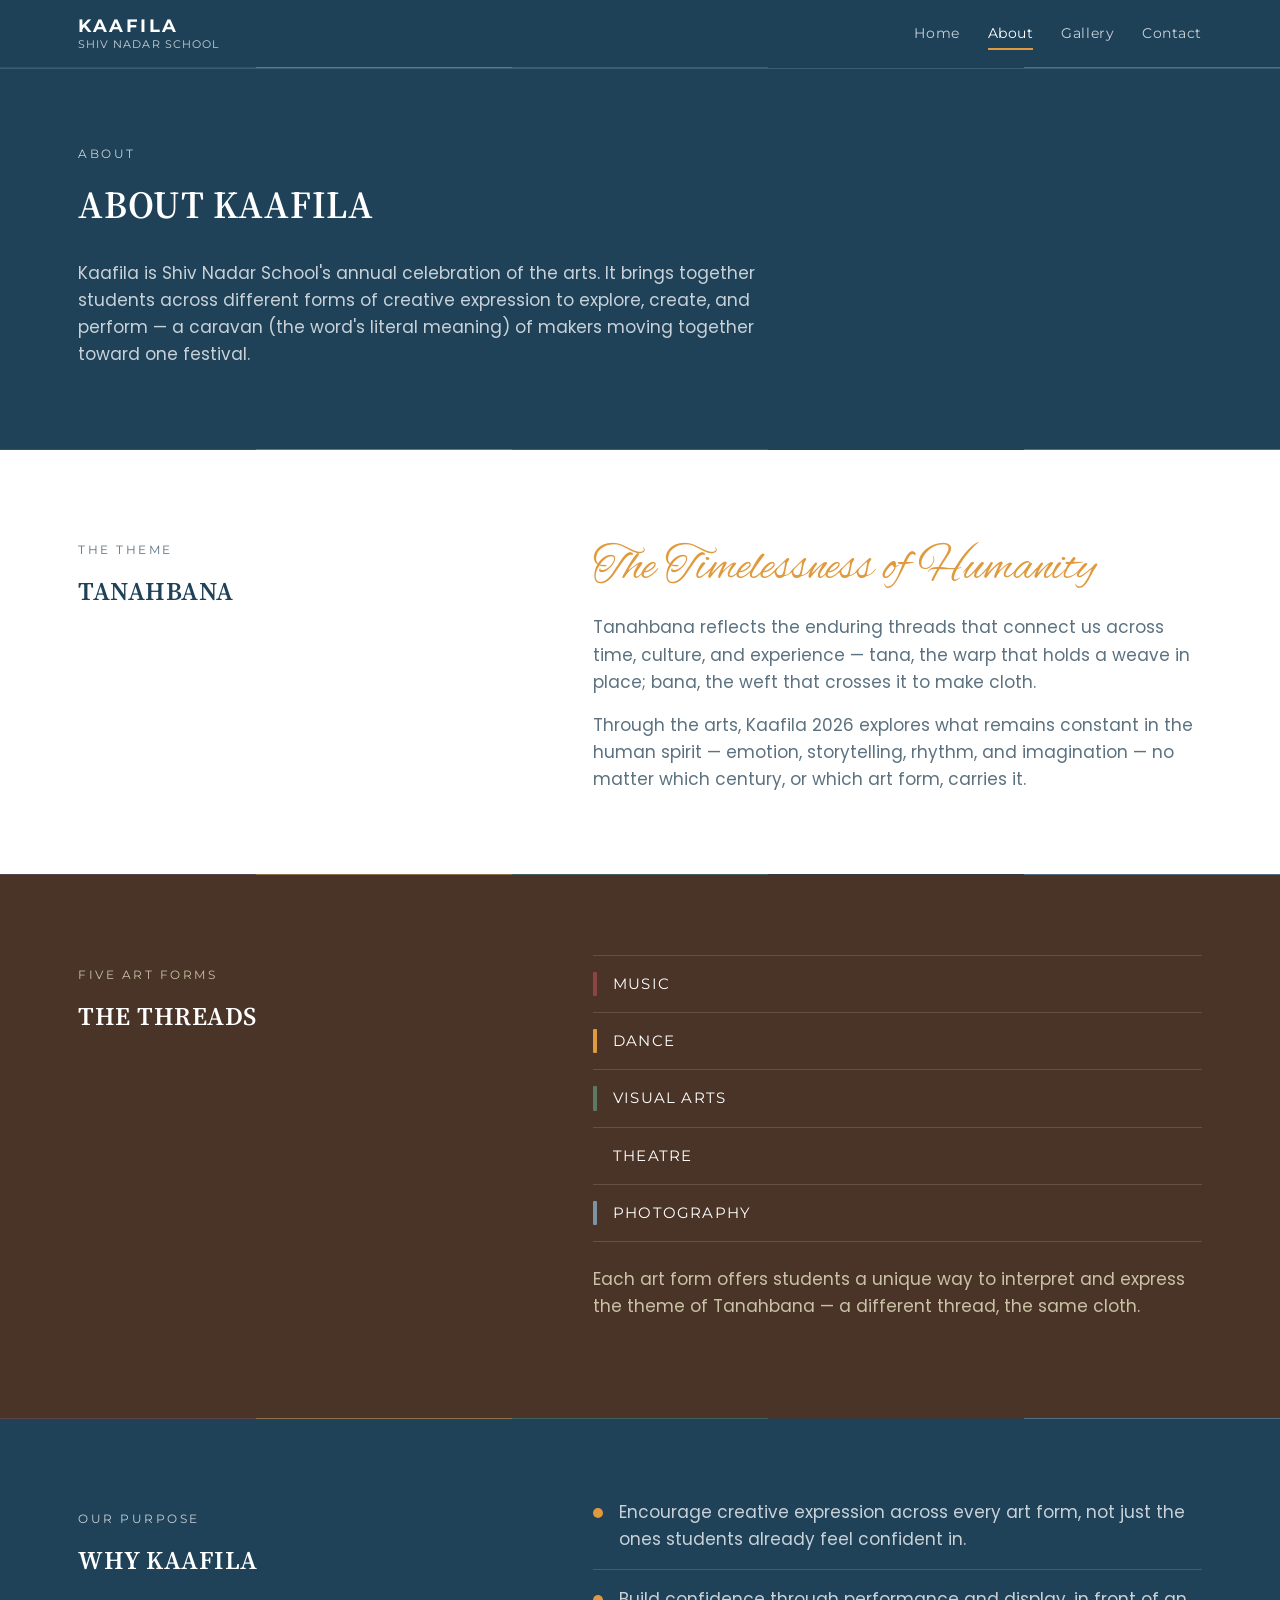
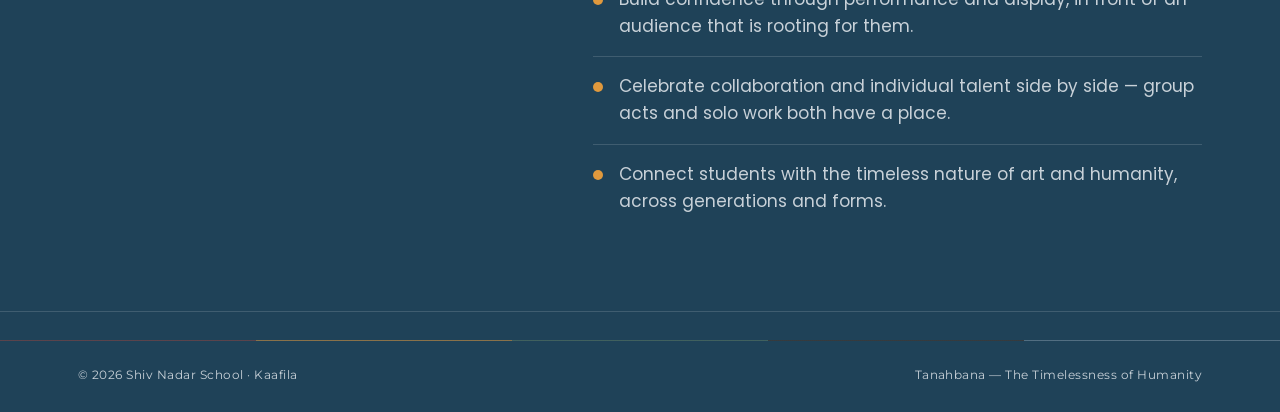
==== about.html @ 6c871692 "Initial commit - Kaafila website" ====
<!DOCTYPE html>
<html lang="en">
<head>
<meta charset="UTF-8">
<meta name="viewport" content="width=device-width, initial-scale=1.0">
<title>About | Kaafila 2026 — Shiv Nadar School</title>
<meta name="description" content="About Kaafila, Shiv Nadar School's annual arts festival — the Tanahbana theme, the five art forms, and the purpose behind the festival.">
<link rel="preconnect" href="https://fonts.googleapis.com">
<link rel="preconnect" href="https://fonts.gstatic.com" crossorigin>
<link href="https://fonts.googleapis.com/css2?family=Poppins:wght@400;500;600;700;800;900&family=Source+Serif+4:ital,wght@0,400;0,600;0,700;1,400&family=Montserrat:wght@400;500;600;700&family=Alex+Brush&display=swap" rel="stylesheet">
<link rel="stylesheet" href="css/style.css">
</head>
<body>
<a href="#main-content" class="skip-link">Skip to main content</a>

<header class="site-header">
  <div class="container nav-row">
    <a href="index.html" class="wordmark">
      <span class="name">KAAFILA</span>
      <span class="school">Shiv Nadar School</span>
    </a>
    <button class="nav-toggle" aria-label="Toggle navigation" aria-expanded="false" aria-controls="primary-nav">
      <svg width="20" height="20" viewBox="0 0 20 20" fill="none" stroke="currentColor" stroke-width="1.6" stroke-linecap="round"><line x1="2" y1="5" x2="18" y2="5"/><line x1="2" y1="10" x2="18" y2="10"/><line x1="2" y1="15" x2="18" y2="15"/></svg>
    </button>
    <nav class="nav-links" id="primary-nav" aria-label="Primary">
      <a href="index.html">Home</a>
      <a href="about.html" aria-current="page">About</a>
      <a href="gallery.html">Gallery</a>
      <a href="contact.html">Contact</a>
    </nav>
  </div>
  <div class="weft" role="presentation"></div>
</header>

<main id="main-content">
  <section class="section" data-band="navy" style="padding-top: 4rem;">
    <div class="container">
      <p class="eyebrow">About</p>
      <h1 class="section-title" style="font-size: 2.4rem;">About Kaafila</h1>
      <div class="prose" style="margin-top: 1.5rem;">
        <p>Kaafila is Shiv Nadar School's annual celebration of the arts. It brings together students across different forms of creative expression to explore, create, and perform — a caravan (the word's literal meaning) of makers moving together toward one festival.</p>
      </div>
    </div>
  </section>

  <hr class="weft">

  <section class="section" data-band="white">
    <div class="container theme-block">
      <div>
        <p class="eyebrow">The Theme</p>
        <h2 class="section-title">Tanahbana</h2>
      </div>
      <div>
        <p class="hero-theme" style="text-align: left; font-size: clamp(2rem, 4vw, 3rem); margin-top: 0;">The Timelessness of Humanity</p>
        <div class="prose">
          <p>Tanahbana reflects the enduring threads that connect us across time, culture, and experience — tana, the warp that holds a weave in place; bana, the weft that crosses it to make cloth.</p>
          <p>Through the arts, Kaafila 2026 explores what remains constant in the human spirit — emotion, storytelling, rhythm, and imagination — no matter which century, or which art form, carries it.</p>
        </div>
      </div>
    </div>
  </section>

  <hr class="weft">

  <section class="section" data-band="brown">
    <div class="container theme-block">
      <div>
        <p class="eyebrow">Five Art Forms</p>
        <h2 class="section-title">The Threads</h2>
      </div>
      <div>
        <ul class="artforms-list">
          <li><span class="swatch"></span><span class="name">Music</span></li>
          <li><span class="swatch"></span><span class="name">Dance</span></li>
          <li><span class="swatch"></span><span class="name">Visual Arts</span></li>
          <li><span class="swatch"></span><span class="name">Theatre</span></li>
          <li><span class="swatch"></span><span class="name">Photography</span></li>
        </ul>
        <p class="prose" style="margin-top: 1.5rem; color: var(--band-fg-dim);">Each art form offers students a unique way to interpret and express the theme of Tanahbana — a different thread, the same cloth.</p>
      </div>
    </div>
  </section>

  <hr class="weft">

  <section class="section" data-band="navy">
    <div class="container theme-block">
      <div>
        <p class="eyebrow">Our Purpose</p>
        <h2 class="section-title">Why Kaafila</h2>
      </div>
      <div>
        <ul class="thread-list">
          <li><span class="mark" aria-hidden="true"></span><span>Encourage creative expression across every art form, not just the ones students already feel confident in.</span></li>
          <li><span class="mark" aria-hidden="true"></span><span>Build confidence through performance and display, in front of an audience that is rooting for them.</span></li>
          <li><span class="mark" aria-hidden="true"></span><span>Celebrate collaboration and individual talent side by side — group acts and solo work both have a place.</span></li>
          <li><span class="mark" aria-hidden="true"></span><span>Connect students with the timeless nature of art and humanity, across generations and forms.</span></li>
        </ul>
      </div>
    </div>
  </section>
</main>

<footer class="site-footer">
  <div class="weft" role="presentation"></div>
  <div class="container footer-row" style="padding-top: 1.5rem;">
    <span>© 2026 Shiv Nadar School · Kaafila</span>
    <span>Tanahbana — The Timelessness of Humanity</span>
  </div>
</footer>

<script src="js/main.js"></script>
</body>
</html>
---- css/style.css ----
/* ==========================================================================
   Kaafila 2026 — Tanahbana
   The site's visual language is woven: warp (--tana, vertical, structural)
   and weft (--bana, horizontal, connective) threads recur as dividers,
   underlines and the hero signature.

   Palette balance: navy, white, and espresso brown are the three dominant
   colors — each gets real screen space via section "bands" (data-band on
   each <section>) that cycle navy → white → brown down the page, like
   woven stripes, rather than one color drowning out the other two. Brick
   red and amber stay accents. Sage green and slate blue-grey round out the
   five category colors (the brand palette only supplies 5 hues, and the
   site needs 5 distinguishable ones).

   Token architecture:
   - --ink / --ink-soft / --thread-cream / --thread-cream-dim / --line /
     --line-strong: FIXED navy-band values. Used only by the header, footer,
     skip-link and other chrome that never re-bands as you scroll — that
     chrome should look identical everywhere for wayfinding.
   - --band-*: the same roles, but re-scoped per section via [data-band].
     Everything inside <main> sections reads these instead, so a card,
     button or heading automatically re-themes for whichever band it's in.
   - --thread-*, --charcoal: category accent colors and their paired dark
     text. Global and fixed on purpose — a "Dance" tag should always read
     as amber, whatever band it happens to sit on.
   ========================================================================== */

:root {
  /* Fixed navy-band chrome colors (header, footer, skip-link, focus rings
     fall back to these outside any [data-band] scope) */
  --ink: #1f4258;
  --ink-soft: #2c5570;
  --thread-cream: #ffffff;
  --thread-cream-dim: #c8d1d8;
  --charcoal: #16212b;
  --brown: #4a3428;

  --line: rgba(255, 255, 255, 0.14);
  --line-strong: rgba(255, 255, 255, 0.28);

  /* Band-relative tokens — default to the navy band; overridden below by
     [data-band="white"] and [data-band="brown"] */
  --band-bg: var(--ink);
  --band-surface: var(--ink-soft);
  --band-fg: var(--thread-cream);
  --band-fg-dim: var(--thread-cream-dim);
  --band-line: var(--line);
  --band-line-strong: var(--line-strong);

  /* Category threads — always fixed, never band-relative */
  --thread-music: #8b4441;    /* accent: brick red */
  --thread-dance: #e0993d;    /* accent: amber */
  --thread-visual: #5c7a63;   /* sage — bridges the palette */
  --thread-theatre: #4a3428;  /* espresso brown, in its category-color role */
  --thread-photo: #7c93a3;    /* slate blue-grey — sepia's cool counterpart */

  /* Type — Poppins (main font, body + display), Source Serif 4 (headings +
     subtitles, serif contrast), Montserrat (nav/labels/UI chrome),
     Alex Brush (script accent — "Tanahbana" only, free stand-in for the
     brief's Brittany, which is a paid font not licensable for the web) */
  --font-display: "Alex Brush", "Brush Script MT", cursive;
  --font-heading: "Source Serif 4", Georgia, serif;
  --font-body: "Poppins", "Helvetica Neue", Arial, sans-serif;
  --font-ui: "Montserrat", "Helvetica Neue", Arial, sans-serif;

  --space-1: 0.5rem;
  --space-2: 1rem;
  --space-3: 1.75rem;
  --space-4: 3rem;
  --space-5: 5rem;
  --space-6: 8rem;

  --container: 1180px;
  --radius: 2px;
}

/* Band overrides — applied to <section data-band="..."> */
[data-band="white"] {
  --band-bg: #ffffff;
  --band-surface: #eef2f4;
  --band-fg: #1f4258;
  --band-fg-dim: #5c7280;
  --band-line: rgba(31, 66, 88, 0.14);
  --band-line-strong: rgba(31, 66, 88, 0.28);
}
[data-band="brown"] {
  --band-bg: var(--brown);
  --band-surface: #5d4636;
  --band-fg: #ffffff;
  --band-fg-dim: #c9c2a6;
  --band-line: rgba(255, 255, 255, 0.14);
  --band-line-strong: rgba(255, 255, 255, 0.28);
}
[data-band="navy"] {
  --band-bg: var(--ink);
  --band-surface: var(--ink-soft);
  --band-fg: var(--thread-cream);
  --band-fg-dim: var(--thread-cream-dim);
  --band-line: var(--line);
  --band-line-strong: var(--line-strong);
}

/* -------------------------------------------------------------------------
   Reset
   ------------------------------------------------------------------------- */
*, *::before, *::after { box-sizing: border-box; }
html { scroll-behavior: smooth; }
@media (prefers-reduced-motion: reduce) {
  html { scroll-behavior: auto; }
  *, *::before, *::after {
    animation-duration: 0.001ms !important;
    animation-iteration-count: 1 !important;
    transition-duration: 0.001ms !important;
    scroll-behavior: auto !important;
  }
}

body {
  margin: 0;
  background: var(--band-bg);
  color: var(--band-fg);
  font-family: var(--font-body);
  font-size: 17px;
  line-height: 1.6;
  -webkit-font-smoothing: antialiased;
}

img { max-width: 100%; display: block; }
a { color: inherit; text-decoration: none; }
button { font: inherit; cursor: pointer; }
ul { list-style: none; margin: 0; padding: 0; }
h1, h2, h3, h4 { margin: 0; font-weight: 400; }

:focus-visible {
  outline: 2px solid var(--band-fg);
  outline-offset: 3px;
}

.container {
  width: 100%;
  max-width: var(--container);
  margin-inline: auto;
  padding-inline: var(--space-3);
}

.eyebrow {
  font-family: var(--font-ui);
  font-size: 0.72rem;
  letter-spacing: 0.22em;
  text-transform: uppercase;
  color: var(--band-fg-dim);
}

.visually-hidden {
  position: absolute;
  width: 1px; height: 1px;
  overflow: hidden;
  clip: rect(0 0 0 0);
  white-space: nowrap;
}

.skip-link {
  position: absolute;
  left: -9999px;
  top: 0;
  z-index: 200;
  background: var(--thread-cream);
  color: var(--ink);
  padding: 0.75rem 1.25rem;
  font-family: var(--font-ui);
  font-size: 0.85rem;
  letter-spacing: 0.04em;
}
.skip-link:focus {
  left: var(--space-2);
  top: var(--space-2);
}

/* -------------------------------------------------------------------------
   Weft divider — the recurring horizontal-thread motif. Fixed colors on
   purpose: as a section-to-section seam marker, it should read the same
   whichever two bands it sits between.
   ------------------------------------------------------------------------- */
.weft {
  height: 1px;
  background: linear-gradient(
    90deg,
    var(--thread-music) 0 20%,
    var(--thread-dance) 20% 40%,
    var(--thread-visual) 40% 60%,
    var(--thread-theatre) 60% 80%,
    var(--thread-photo) 80% 100%
  );
  opacity: 0.55;
  border: 0;
  margin: 0;
}

/* -------------------------------------------------------------------------
   Header / nav — fixed navy chrome, never re-bands, for consistent
   wayfinding regardless of which section is scrolled behind it.
   ------------------------------------------------------------------------- */
.site-header {
  position: sticky;
  top: 0;
  z-index: 40;
  background: rgba(31, 66, 88, 0.92);
  backdrop-filter: blur(10px);
  border-bottom: 1px solid var(--line);
}

.nav-row {
  display: flex;
  align-items: center;
  justify-content: space-between;
  padding-block: var(--space-2);
}

.wordmark {
  display: flex;
  flex-direction: column;
  line-height: 1.1;
}
.wordmark .name {
  font-family: var(--font-ui);
  font-weight: 700;
  font-size: 1.15rem;
  letter-spacing: 0.14em;
}
.wordmark .school {
  font-family: var(--font-ui);
  font-size: 0.66rem;
  letter-spacing: 0.1em;
  color: var(--thread-cream-dim);
  text-transform: uppercase;
  margin-top: 0.2rem;
}

.nav-links {
  display: flex;
  gap: var(--space-3);
  font-family: var(--font-ui);
  font-size: 0.85rem;
  letter-spacing: 0.04em;
}

.nav-links a {
  position: relative;
  padding-block: 0.3rem;
  color: var(--thread-cream-dim);
  transition: color 0.2s ease;
}
.nav-links a:hover,
.nav-links a:focus-visible { color: var(--thread-cream); }
.nav-links a[aria-current="page"] { color: var(--thread-cream); }
.nav-links a[aria-current="page"]::after {
  content: "";
  position: absolute;
  left: 0; right: 0; bottom: -1px;
  height: 2px;
  background: var(--thread-dance);
}

.nav-toggle {
  display: none;
  background: none;
  border: 1px solid var(--line-strong);
  color: var(--thread-cream);
  width: 44px;
  height: 44px;
  border-radius: var(--radius);
}
.nav-toggle svg { pointer-events: none; }

@media (max-width: 780px) {
  .nav-toggle { display: inline-flex; align-items: center; justify-content: center; }
  .nav-links {
    position: absolute;
    top: 100%;
    left: 0; right: 0;
    flex-direction: column;
    gap: 0;
    background: var(--ink-soft);
    border-bottom: 1px solid var(--line);
    max-height: 0;
    overflow: hidden;
    transition: max-height 0.3s ease;
  }
  .nav-links.is-open { max-height: 320px; }
  .nav-links a {
    padding: var(--space-2) var(--space-3);
    display: block;
    border-top: 1px solid var(--line);
  }
}

/* -------------------------------------------------------------------------
   Hero + loom signature
   ------------------------------------------------------------------------- */
.hero {
  position: relative;
  overflow: hidden;
  min-height: min(88vh, 760px);
  display: flex;
  align-items: center;
  justify-content: center;
  text-align: center;
  background: var(--band-bg);
  color: var(--band-fg);
  border-bottom: 1px solid var(--band-line);
}

.loom {
  position: absolute;
  inset: 0;
  width: 100%;
  height: 100%;
}
.loom .warp {
  stroke-dasharray: 900;
  stroke-dashoffset: 900;
  animation: draw-thread 1.8s ease forwards;
  opacity: 0.55;
}
.loom .weft-line {
  stroke-dasharray: 1400;
  stroke-dashoffset: 1400;
  animation: draw-thread 1.4s ease forwards;
  animation-delay: 1.6s;
  opacity: 0.85;
}
@keyframes draw-thread {
  to { stroke-dashoffset: 0; }
}
@media (prefers-reduced-motion: reduce) {
  .loom .warp, .loom .weft-line {
    stroke-dashoffset: 0;
    animation: none;
  }
}

.hero-content {
  position: relative;
  z-index: 2;
  padding: var(--space-3);
  animation: rise 1s ease 1.9s both;
}
@media (prefers-reduced-motion: reduce) {
  .hero-content { animation: none; }
}
@keyframes rise {
  from { opacity: 0; transform: translateY(14px); }
  to { opacity: 1; transform: translateY(0); }
}

.hero-eyebrow {
  font-family: var(--font-ui);
  letter-spacing: 0.3em;
  font-size: 0.72rem;
  color: var(--band-fg-dim);
  text-transform: uppercase;
}

.hero-title {
  font-family: var(--font-body);
  font-weight: 800;
  font-size: clamp(3rem, 10vw, 7rem);
  letter-spacing: 0.02em;
  margin-block: var(--space-2);
}

.hero-theme {
  font-family: var(--font-display);
  font-style: normal;
  font-weight: 400;
  font-size: clamp(2.6rem, 7vw, 5rem);
  color: var(--thread-dance);
  margin-bottom: var(--space-1);
}

.hero-tagline {
  font-family: var(--font-body);
  font-size: clamp(1.05rem, 2vw, 1.3rem);
  color: var(--band-fg-dim);
  max-width: 36ch;
  margin: 0 auto var(--space-4);
}

/* -------------------------------------------------------------------------
   Buttons
   ------------------------------------------------------------------------- */
.btn {
  display: inline-flex;
  align-items: center;
  gap: 0.6rem;
  font-family: var(--font-ui);
  font-size: 0.82rem;
  letter-spacing: 0.12em;
  text-transform: uppercase;
  padding: 0.95rem 1.9rem;
  border: 1px solid var(--band-fg);
  color: var(--band-fg);
  background: transparent;
  border-radius: var(--radius);
  transition: background 0.25s ease, color 0.25s ease, border-color 0.25s ease;
}
.btn:hover, .btn:focus-visible {
  background: var(--band-fg);
  color: var(--band-bg);
}
.btn-solid {
  background: var(--thread-dance);
  border-color: var(--thread-dance);
  color: var(--charcoal);
}
.btn-solid:hover, .btn-solid:focus-visible {
  background: var(--band-fg);
  border-color: var(--band-fg);
  color: var(--band-bg);
}

/* -------------------------------------------------------------------------
   Sections
   ------------------------------------------------------------------------- */
.section {
  padding-block: var(--space-5);
  background: var(--band-bg);
  color: var(--band-fg);
}
.section-head {
  margin-bottom: var(--space-4);
}
.section-title {
  font-family: var(--font-heading);
  font-weight: 600;
  font-size: 1.6rem;
  letter-spacing: 0.02em;
  text-transform: uppercase;
  margin-top: var(--space-1);
}

/* Category cards ---------------------------------------------------------*/
.categories-grid {
  display: grid;
  grid-template-columns: repeat(5, 1fr);
  gap: 1px;
  background: var(--band-line);
  border: 1px solid var(--band-line);
}
@media (max-width: 900px) {
  .categories-grid { grid-template-columns: repeat(2, 1fr); }
}
@media (max-width: 520px) {
  .categories-grid { grid-template-columns: 1fr; }
}

.category-card {
  background: var(--band-bg);
  padding: var(--space-4) var(--space-2);
  display: flex;
  flex-direction: column;
  align-items: center;
  text-align: center;
  gap: var(--space-2);
  position: relative;
  transition: background 0.25s ease;
}
.category-card::before {
  content: "";
  position: absolute;
  top: 0; left: 0; right: 0;
  height: 3px;
  background: var(--thread);
}
.category-card:hover { background: var(--band-surface); }
.category-card .icon { width: 40px; height: 40px; color: var(--thread); }
.category-card .label {
  font-family: var(--font-ui);
  font-size: 0.92rem;
  letter-spacing: 0.06em;
  text-transform: uppercase;
}

.category-card[data-cat="music"]    { --thread: var(--thread-music); }
.category-card[data-cat="dance"]    { --thread: var(--thread-dance); }
.category-card[data-cat="visual"]   { --thread: var(--thread-visual); }
.category-card[data-cat="theatre"]  { --thread: var(--thread-theatre); }
.category-card[data-cat="photo"]    { --thread: var(--thread-photo); }

/* Theme / about copy blocks ----------------------------------------------*/
.prose {
  max-width: 62ch;
}
.prose p { margin: 0 0 var(--space-2); color: var(--band-fg-dim); }
.prose p:last-child { margin-bottom: 0; }

.theme-block {
  display: grid;
  grid-template-columns: 1fr 1.4fr;
  gap: var(--space-5);
  align-items: start;
}
@media (max-width: 780px) {
  .theme-block { grid-template-columns: 1fr; gap: var(--space-3); }
}

/* Purpose / list blocks ----------------------------------------------------*/
.thread-list { display: grid; gap: var(--space-2); }
.thread-list li {
  display: flex;
  align-items: baseline;
  gap: var(--space-2);
  padding-bottom: var(--space-2);
  border-bottom: 1px solid var(--band-line);
  color: var(--band-fg-dim);
}
.thread-list li:last-child { border-bottom: 0; }
.thread-list .mark {
  width: 10px; height: 10px;
  border-radius: 50%;
  flex: none;
  background: var(--thread-dance);
}

.artforms-list {
  display: grid;
  gap: 0;
}
.artforms-list li {
  display: grid;
  grid-template-columns: 4px 1fr;
  gap: var(--space-2);
  padding: var(--space-2) 0;
  border-bottom: 1px solid var(--band-line);
}
.artforms-list li:first-child { border-top: 1px solid var(--band-line); }
.artforms-list .swatch { background: var(--c); border-radius: 1px; }
.artforms-list .name {
  font-family: var(--font-ui);
  text-transform: uppercase;
  letter-spacing: 0.08em;
  font-size: 0.95rem;
}
.artforms-list li:nth-child(1) .swatch { --c: var(--thread-music); }
.artforms-list li:nth-child(2) .swatch { --c: var(--thread-dance); }
.artforms-list li:nth-child(3) .swatch { --c: var(--thread-visual); }
.artforms-list li:nth-child(4) .swatch { --c: var(--thread-theatre); }
.artforms-list li:nth-child(5) .swatch { --c: var(--thread-photo); }

/* -------------------------------------------------------------------------
   Filters (gallery)
   ------------------------------------------------------------------------- */
.filters {
  display: flex;
  flex-wrap: wrap;
  gap: 0.6rem;
  margin-bottom: var(--space-4);
}
.filter-btn {
  display: inline-flex;
  align-items: center;
  min-height: 44px;
  font-family: var(--font-ui);
  font-size: 0.78rem;
  letter-spacing: 0.08em;
  text-transform: uppercase;
  padding: 0.55rem 1.1rem;
  border: 1px solid var(--band-line-strong);
  background: transparent;
  color: var(--band-fg-dim);
  border-radius: var(--radius);
  transition: all 0.2s ease;
}
.filter-btn:hover { color: var(--band-fg); border-color: var(--band-fg-dim); }
.filter-btn.is-active {
  background: var(--band-fg);
  color: var(--band-bg);
  border-color: var(--band-fg);
}

/* Schedule-page relics — kept for the shared .tag/.event-row/.event-btn
   component vocabulary in case a date-ordered listing view returns; not
   currently rendered anywhere. ------------------------------------------*/
.schedule-day {
  margin-bottom: var(--space-4);
}
.schedule-day-head {
  display: flex;
  align-items: baseline;
  gap: var(--space-2);
  margin-bottom: var(--space-2);
  font-family: var(--font-display);
  font-style: italic;
  font-size: 1.6rem;
  color: var(--thread-dance);
}
.schedule-day-head .weft { flex: 1; }

.event-row {
  display: grid;
  grid-template-columns: 1fr auto;
  gap: var(--space-2);
  align-items: center;
  padding: var(--space-2) 0;
  border-bottom: 1px solid var(--band-line);
}
.event-row:first-of-type { border-top: 1px solid var(--band-line); }

.event-btn {
  display: inline-flex;
  align-items: center;
  min-height: 44px;
  background: none;
  border: none;
  text-align: left;
  color: var(--band-fg);
  font-family: var(--font-body);
  font-size: 1.05rem;
  padding: 0.2rem 0;
  border-bottom: 1px dashed transparent;
}
.event-btn:hover, .event-btn:focus-visible {
  border-bottom-color: var(--band-fg-dim);
}

.tag {
  font-family: var(--font-ui);
  font-size: 0.68rem;
  letter-spacing: 0.08em;
  text-transform: uppercase;
  padding: 0.3rem 0.6rem;
  border-radius: var(--radius);
  white-space: nowrap;
  color: var(--charcoal);
  background: var(--thread);
}
.tag[data-cat="music"]   { --thread: var(--thread-music); color: var(--thread-cream); }
.tag[data-cat="dance"]   { --thread: var(--thread-dance); }
.tag[data-cat="visual"]  { --thread: var(--thread-visual); color: var(--thread-cream); }
.tag[data-cat="theatre"] { --thread: var(--thread-theatre); color: var(--thread-cream); }
.tag[data-cat="photo"]   { --thread: var(--thread-photo); }

.schedule-note {
  font-family: var(--font-ui);
  font-size: 0.82rem;
  color: var(--band-fg-dim);
  padding-top: var(--space-3);
}

/* -------------------------------------------------------------------------
   Category page: poster grid
   ------------------------------------------------------------------------- */
.category-hero {
  padding-top: 4rem;
  padding-bottom: 1rem;
}
.category-hero .section-title {
  font-size: clamp(2rem, 5vw, 2.8rem);
  color: var(--thread-current, var(--band-fg));
}
.category-hero .tagline {
  color: var(--band-fg-dim);
  margin-top: 0.5rem;
}

.poster-grid {
  display: grid;
  grid-template-columns: repeat(2, 1fr);
  gap: var(--space-3);
}
@media (max-width: 640px) {
  .poster-grid { grid-template-columns: 1fr; }
}

.poster-card {
  display: block;
  border: 1px solid var(--band-line);
  background: var(--band-surface);
  transition: border-color 0.2s ease, transform 0.2s ease;
}
.poster-card:hover,
.poster-card:focus-visible {
  border-color: var(--thread-current, var(--band-fg-dim));
  transform: translateY(-2px);
}

.poster-art {
  display: block;
  aspect-ratio: 4 / 3;
  overflow: hidden;
}
.poster-art svg { width: 100%; height: 100%; display: block; }

.poster-info {
  padding: var(--space-2);
  border-top: 1px solid var(--band-line);
}
.poster-title {
  display: block;
  font-family: var(--font-body);
  font-weight: 600;
  font-size: 1rem;
  letter-spacing: 0.01em;
  color: var(--band-fg);
}
.poster-subtitle {
  display: block;
  font-family: var(--font-heading);
  font-style: italic;
  font-size: 0.9rem;
  color: var(--band-fg-dim);
  margin-top: 0.2rem;
}

/* -------------------------------------------------------------------------
   Event detail page
   ------------------------------------------------------------------------- */
.back-link {
  display: inline-flex;
  align-items: center;
  gap: 0.4rem;
  font-family: var(--font-ui);
  font-size: 0.8rem;
  letter-spacing: 0.04em;
  color: var(--band-fg-dim);
  margin-bottom: var(--space-3);
}
.back-link:hover, .back-link:focus-visible { color: var(--band-fg); }

.event-subtitle {
  font-family: var(--font-heading);
  font-style: italic;
  color: var(--band-fg-dim);
  font-size: 1.15rem;
  margin-top: 0.3rem;
}

.event-poster-full {
  margin-top: var(--space-3);
  aspect-ratio: 16 / 8;
  overflow: hidden;
  border: 1px solid var(--band-line);
}
.event-poster-full svg { width: 100%; height: 100%; display: block; }

.event-meta {
  display: flex;
  align-items: center;
  gap: var(--space-2);
  margin-top: var(--space-3);
  font-family: var(--font-ui);
  font-size: 0.85rem;
  color: var(--band-fg-dim);
}
.event-meta strong { color: var(--band-fg); font-weight: 700; }

.event-description {
  max-width: 62ch;
  margin-top: var(--space-2);
  color: var(--band-fg-dim);
}

.pdf-grid {
  display: grid;
  grid-template-columns: repeat(2, 1fr);
  gap: var(--space-2);
  margin-top: var(--space-4);
}
@media (max-width: 640px) {
  .pdf-grid { grid-template-columns: 1fr; }
}

.pdf-btn {
  display: flex;
  align-items: center;
  gap: 0.7rem;
  padding: var(--space-2);
  border: 1px solid var(--band-line-strong);
  font-family: var(--font-ui);
  font-size: 0.85rem;
  letter-spacing: 0.02em;
  color: var(--band-fg);
  transition: border-color 0.2s ease, background 0.2s ease;
}
.pdf-btn:hover, .pdf-btn:focus-visible {
  border-color: var(--thread-dance);
  background: var(--band-surface);
}
.pdf-btn svg { flex: none; width: 22px; height: 22px; color: var(--thread-dance); }
.pdf-btn[aria-disabled="true"] {
  color: var(--band-fg-dim);
  border-style: dashed;
  cursor: not-allowed;
  pointer-events: none;
}
.pdf-btn[aria-disabled="true"] svg { color: var(--band-fg-dim); }
.pdf-btn .pdf-label { display: flex; flex-direction: column; gap: 0.1rem; }
.pdf-btn .pdf-status { font-size: 0.72rem; text-transform: uppercase; letter-spacing: 0.06em; }

.event-not-found {
  padding: var(--space-5) 0;
  text-align: center;
  color: var(--band-fg-dim);
}

/* -------------------------------------------------------------------------
   Gallery
   ------------------------------------------------------------------------- */
.gallery-grid {
  display: grid;
  grid-template-columns: repeat(4, 1fr);
  gap: var(--space-1);
}
@media (max-width: 900px) { .gallery-grid { grid-template-columns: repeat(3, 1fr); } }
@media (max-width: 640px) { .gallery-grid { grid-template-columns: repeat(2, 1fr); } }

.gallery-tile {
  aspect-ratio: 4 / 5;
  position: relative;
  overflow: hidden;
  background: var(--band-surface);
  transition: opacity 0.25s ease, transform 0.3s ease;
}
.gallery-tile.is-hidden { display: none; }
.gallery-tile svg { width: 100%; height: 100%; }
.gallery-tile .cap {
  position: absolute;
  left: 0; right: 0; bottom: 0;
  padding: var(--space-1) var(--space-2);
  font-family: var(--font-ui);
  font-size: 0.68rem;
  letter-spacing: 0.08em;
  text-transform: uppercase;
  background: linear-gradient(0deg, rgba(0,0,0,0.55), transparent);
  color: #fff; /* fixed: sits on its own dark image-legibility gradient, independent of band */
}

/* -------------------------------------------------------------------------
   Contact
   ------------------------------------------------------------------------- */
.contact-grid {
  display: grid;
  grid-template-columns: 0.9fr 1.1fr;
  gap: var(--space-5);
}
@media (max-width: 860px) {
  .contact-grid { grid-template-columns: 1fr; gap: var(--space-4); }
}

.contact-detail {
  display: grid;
  gap: var(--space-1);
  padding: var(--space-2) 0;
  border-bottom: 1px solid var(--band-line);
}
.contact-detail:first-child { border-top: 1px solid var(--band-line); }
.contact-detail dt {
  font-family: var(--font-ui);
  font-size: 0.68rem;
  letter-spacing: 0.12em;
  text-transform: uppercase;
  color: var(--band-fg-dim);
}
.contact-detail dd {
  margin: 0;
  font-size: 1.1rem;
}

.form-field {
  display: grid;
  gap: 0.5rem;
  margin-bottom: var(--space-3);
}
.form-field label {
  font-family: var(--font-ui);
  font-size: 0.72rem;
  letter-spacing: 0.1em;
  text-transform: uppercase;
  color: var(--band-fg-dim);
}
.form-field input,
.form-field textarea {
  background: transparent;
  border: 1px solid var(--band-line-strong);
  color: var(--band-fg);
  font-family: var(--font-body);
  font-size: 1rem;
  padding: 0.8rem 0.9rem;
  border-radius: var(--radius);
  resize: vertical;
}
.form-field input:focus,
.form-field textarea:focus {
  border-color: var(--thread-dance);
  outline: none;
}
.form-note {
  font-family: var(--font-ui);
  font-size: 0.76rem;
  color: var(--band-fg-dim);
  margin-top: var(--space-2);
}
.form-status {
  font-family: var(--font-ui);
  font-size: 0.85rem;
  padding: var(--space-2);
  border: 1px solid var(--thread-visual);
  color: var(--band-fg);
  margin-top: var(--space-3);
}
.form-status[hidden] { display: none; }

/* -------------------------------------------------------------------------
   Footer — fixed navy chrome, matches header
   ------------------------------------------------------------------------- */
.site-footer {
  background: var(--ink);
  border-top: 1px solid var(--line);
  padding-block: var(--space-3);
}
.footer-row {
  display: flex;
  justify-content: space-between;
  align-items: center;
  flex-wrap: wrap;
  gap: var(--space-2);
  font-family: var(--font-ui);
  font-size: 0.76rem;
  color: var(--thread-cream-dim);
  letter-spacing: 0.04em;
}

/* -------------------------------------------------------------------------
   Read more expandable (home)
   ------------------------------------------------------------------------- */
.read-more-panel {
  overflow: hidden;
  max-height: 0;
  transition: max-height 0.4s ease;
}
.read-more-panel.is-open { max-height: 600px; }

/* -------------------------------------------------------------------------
   Scroll reveal — progressive enhancement only. JS adds .reveal-pending
   (never present without JS), so content is fully visible with no script,
   no CSS, or a reduced-motion preference. Grid children get a staggered
   transition-delay set inline by initScrollReveal().
   ------------------------------------------------------------------------- */
.reveal-pending {
  opacity: 0;
  transform: translateY(14px);
  transition: opacity 0.4s ease-out, transform 0.4s ease-out;
}
.reveal-pending.reveal-visible {
  opacity: 1;
  transform: translateY(0);
}
@media (prefers-reduced-motion: reduce) {
  .reveal-pending {
    opacity: 1;
    transform: none;
    transition: none;
  }
}
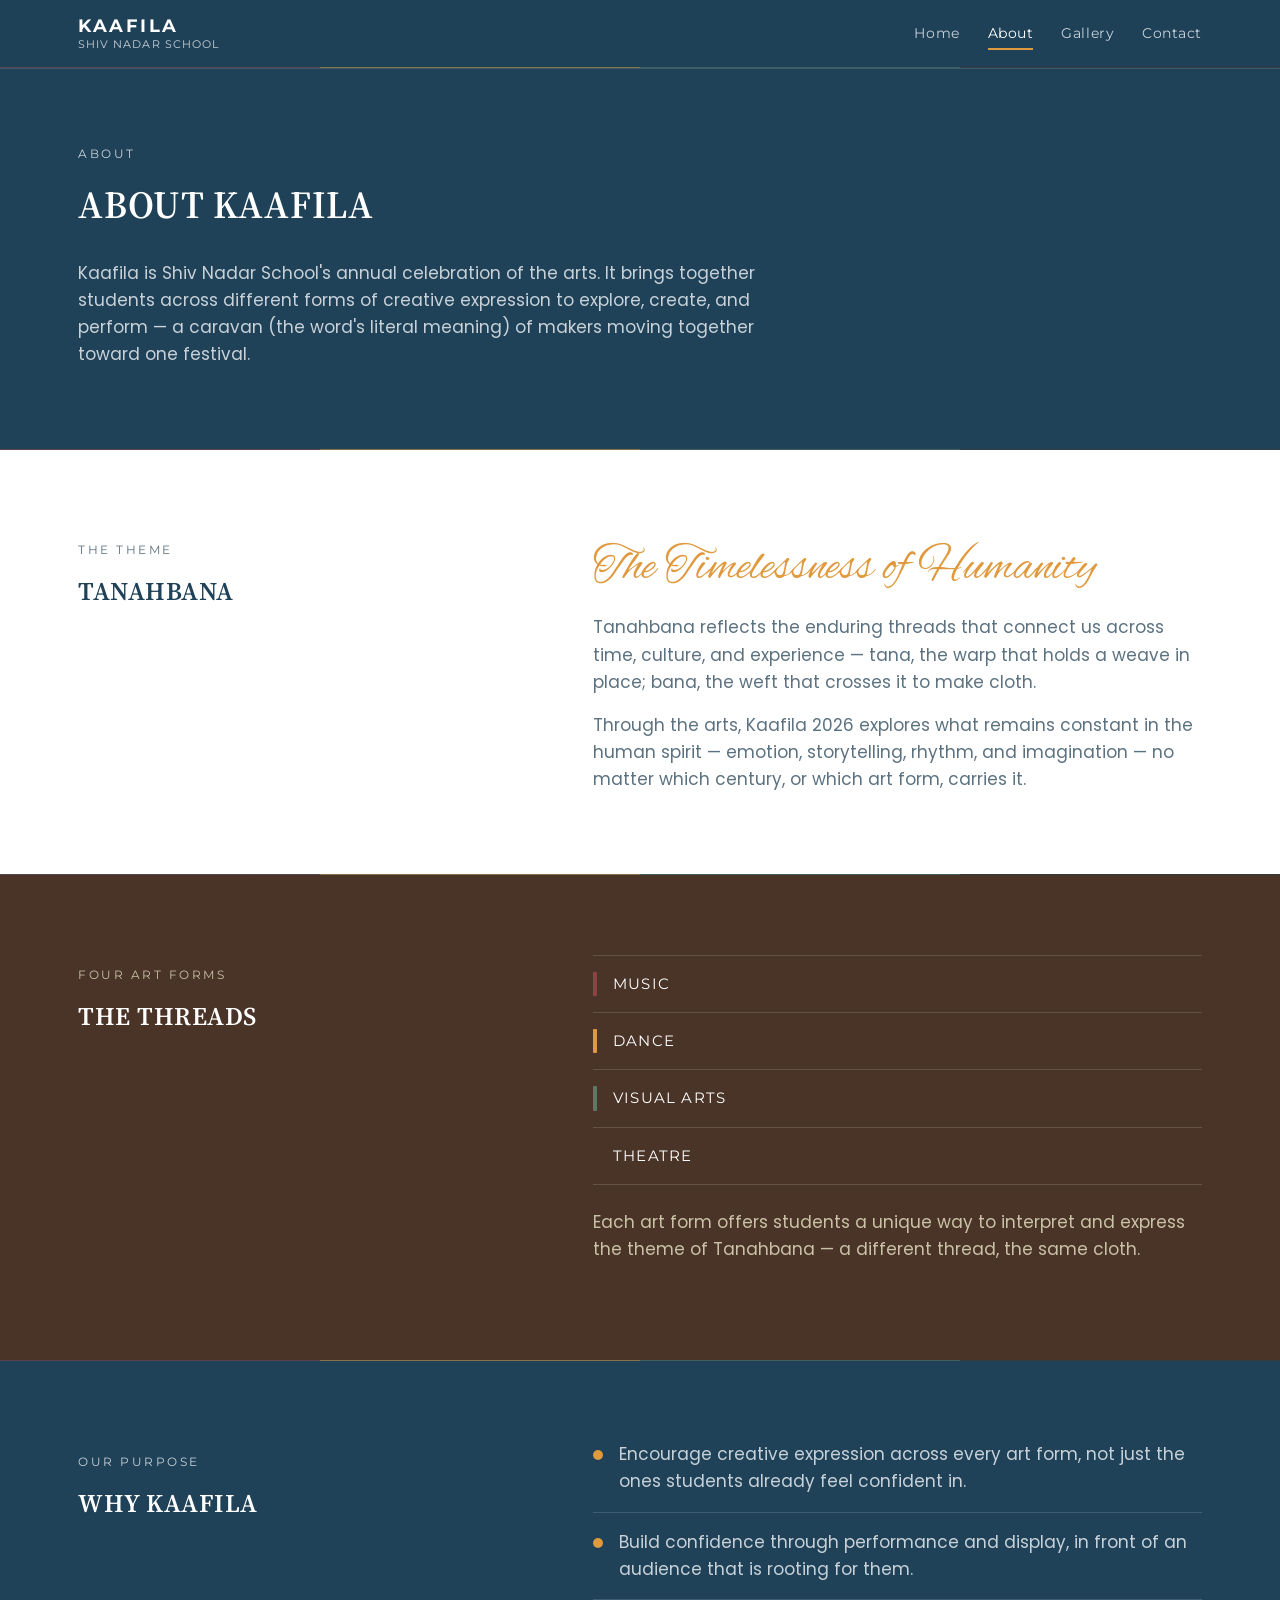
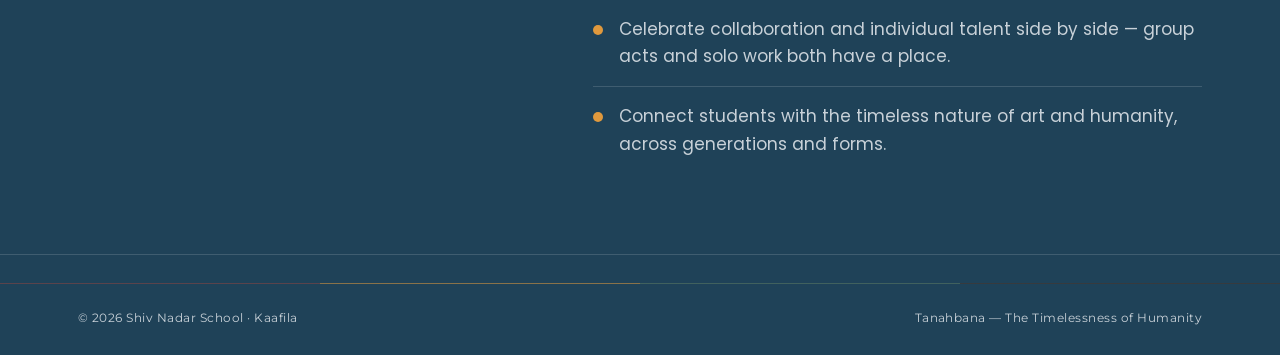
==== commit a665bc55: "Remove Photography category from site Drops the Photography category page, nav card, gallery filter," ====
--- a/about.html
+++ b/about.html
@@ -4,7 +4,7 @@
 <meta charset="UTF-8">
 <meta name="viewport" content="width=device-width, initial-scale=1.0">
 <title>About | Kaafila 2026 — Shiv Nadar School</title>
-<meta name="description" content="About Kaafila, Shiv Nadar School's annual arts festival — the Tanahbana theme, the five art forms, and the purpose behind the festival.">
+<meta name="description" content="About Kaafila, Shiv Nadar School's annual arts festival — the Tanahbana theme, the four art forms, and the purpose behind the festival.">
 <link rel="preconnect" href="https://fonts.googleapis.com">
 <link rel="preconnect" href="https://fonts.gstatic.com" crossorigin>
 <link href="https://fonts.googleapis.com/css2?family=Poppins:wght@400;500;600;700;800;900&family=Source+Serif+4:ital,wght@0,400;0,600;0,700;1,400&family=Montserrat:wght@400;500;600;700&family=Alex+Brush&display=swap" rel="stylesheet">
@@ -66,7 +66,7 @@
   <section class="section" data-band="brown">
     <div class="container theme-block">
       <div>
-        <p class="eyebrow">Five Art Forms</p>
+        <p class="eyebrow">Four Art Forms</p>
         <h2 class="section-title">The Threads</h2>
       </div>
       <div>
@@ -75,7 +75,6 @@
           <li><span class="swatch"></span><span class="name">Dance</span></li>
           <li><span class="swatch"></span><span class="name">Visual Arts</span></li>
           <li><span class="swatch"></span><span class="name">Theatre</span></li>
-          <li><span class="swatch"></span><span class="name">Photography</span></li>
         </ul>
         <p class="prose" style="margin-top: 1.5rem; color: var(--band-fg-dim);">Each art form offers students a unique way to interpret and express the theme of Tanahbana — a different thread, the same cloth.</p>
       </div>
--- a/css/style.css
+++ b/css/style.css
@@ -52,7 +52,6 @@
   --thread-dance: #e0993d;    /* accent: amber */
   --thread-visual: #5c7a63;   /* sage — bridges the palette */
   --thread-theatre: #4a3428;  /* espresso brown, in its category-color role */
-  --thread-photo: #7c93a3;    /* slate blue-grey — sepia's cool counterpart */
 
   /* Type — Poppins (main font, body + display), Source Serif 4 (headings +
      subtitles, serif contrast), Montserrat (nav/labels/UI chrome),
@@ -185,11 +184,10 @@
   height: 1px;
   background: linear-gradient(
     90deg,
-    var(--thread-music) 0 20%,
-    var(--thread-dance) 20% 40%,
-    var(--thread-visual) 40% 60%,
-    var(--thread-theatre) 60% 80%,
-    var(--thread-photo) 80% 100%
+    var(--thread-music) 0 25%,
+    var(--thread-dance) 25% 50%,
+    var(--thread-visual) 50% 75%,
+    var(--thread-theatre) 75% 100%
   );
   opacity: 0.55;
   border: 0;
@@ -442,7 +440,7 @@
 /* Category cards ---------------------------------------------------------*/
 .categories-grid {
   display: grid;
-  grid-template-columns: repeat(5, 1fr);
+  grid-template-columns: repeat(4, 1fr);
   gap: 1px;
   background: var(--band-line);
   border: 1px solid var(--band-line);
@@ -485,7 +483,6 @@
 .category-card[data-cat="dance"]    { --thread: var(--thread-dance); }
 .category-card[data-cat="visual"]   { --thread: var(--thread-visual); }
 .category-card[data-cat="theatre"]  { --thread: var(--thread-theatre); }
-.category-card[data-cat="photo"]    { --thread: var(--thread-photo); }
 
 /* Theme / about copy blocks ----------------------------------------------*/
 .prose {
@@ -545,7 +542,6 @@
 .artforms-list li:nth-child(2) .swatch { --c: var(--thread-dance); }
 .artforms-list li:nth-child(3) .swatch { --c: var(--thread-visual); }
 .artforms-list li:nth-child(4) .swatch { --c: var(--thread-theatre); }
-.artforms-list li:nth-child(5) .swatch { --c: var(--thread-photo); }
 
 /* -------------------------------------------------------------------------
    Filters (gallery)
@@ -638,7 +634,6 @@
 .tag[data-cat="dance"]   { --thread: var(--thread-dance); }
 .tag[data-cat="visual"]  { --thread: var(--thread-visual); color: var(--thread-cream); }
 .tag[data-cat="theatre"] { --thread: var(--thread-theatre); color: var(--thread-cream); }
-.tag[data-cat="photo"]   { --thread: var(--thread-photo); }
 
 .schedule-note {
   font-family: var(--font-ui);
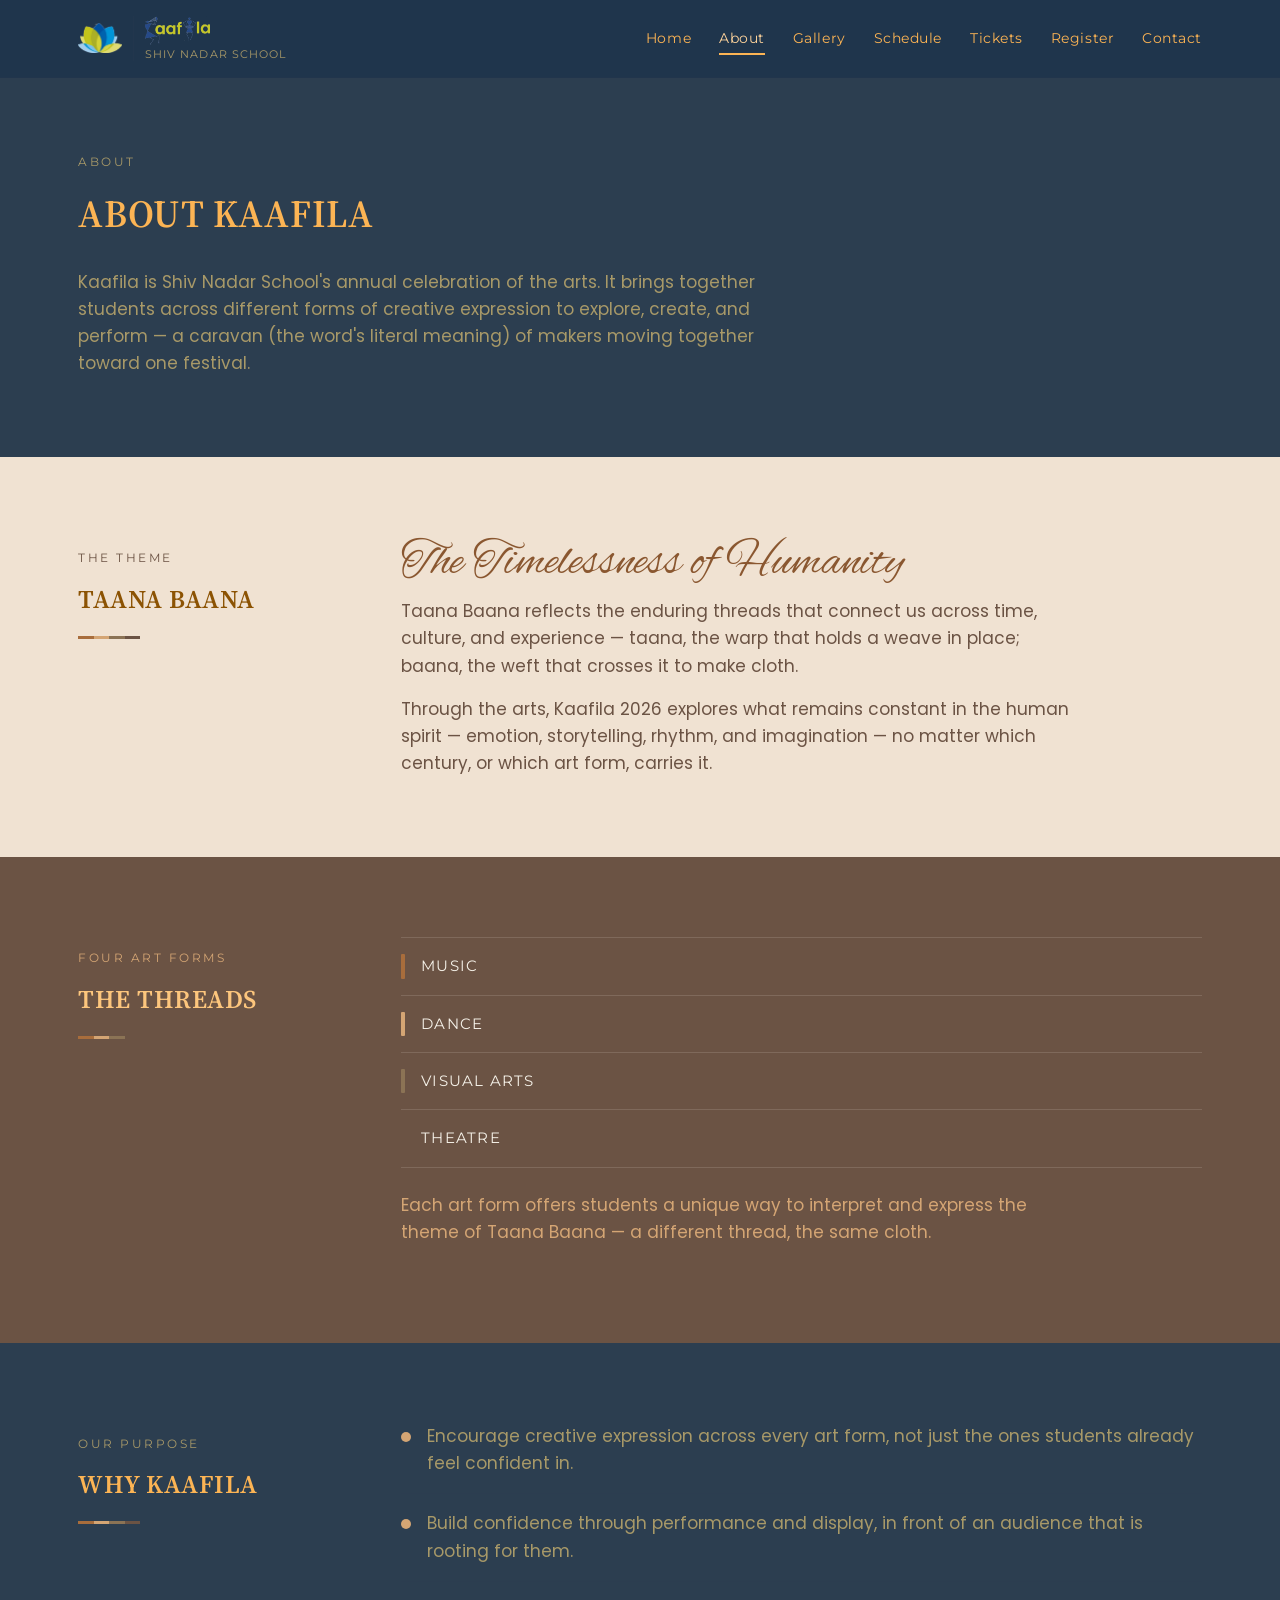
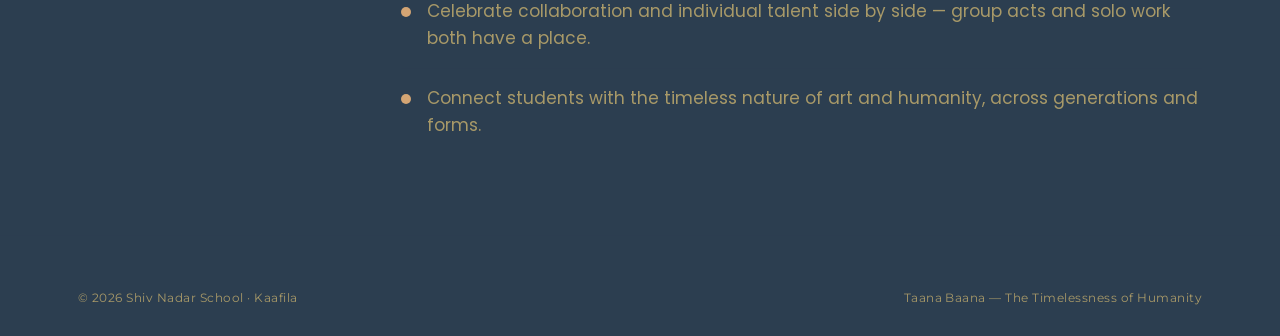
==== commit ac027ed5: "Replace website with new version" ====
--- a/about.html
+++ b/about.html
@@ -4,11 +4,11 @@
 <meta charset="UTF-8">
 <meta name="viewport" content="width=device-width, initial-scale=1.0">
 <title>About | Kaafila 2026 — Shiv Nadar School</title>
-<meta name="description" content="About Kaafila, Shiv Nadar School's annual arts festival — the Tanahbana theme, the four art forms, and the purpose behind the festival.">
+<meta name="description" content="About Kaafila, Shiv Nadar School's annual arts festival — the Taana Baana theme, the four art forms, and the purpose behind the festival.">
 <link rel="preconnect" href="https://fonts.googleapis.com">
 <link rel="preconnect" href="https://fonts.gstatic.com" crossorigin>
 <link href="https://fonts.googleapis.com/css2?family=Poppins:wght@400;500;600;700;800;900&family=Source+Serif+4:ital,wght@0,400;0,600;0,700;1,400&family=Montserrat:wght@400;500;600;700&family=Alex+Brush&display=swap" rel="stylesheet">
-<link rel="stylesheet" href="css/style.css">
+<link rel="stylesheet" href="css/style.css?v=202608071500">
 </head>
 <body>
 <a href="#main-content" class="skip-link">Skip to main content</a>
@@ -16,8 +16,12 @@
 <header class="site-header">
   <div class="container nav-row">
     <a href="index.html" class="wordmark">
-      <span class="name">KAAFILA</span>
-      <span class="school">Shiv Nadar School</span>
+      <img class="wordmark-lotus" src="img/sns-lotus.png" alt="" aria-hidden="true">
+      <span class="wordmark-rule" aria-hidden="true"></span>
+      <span class="wordmark-stack">
+        <img class="wordmark-logo" src="img/kaafila-wordmark-brochure.png" alt="Kaafila">
+        <span class="school">Shiv Nadar School</span>
+      </span>
     </a>
     <button class="nav-toggle" aria-label="Toggle navigation" aria-expanded="false" aria-controls="primary-nav">
       <svg width="20" height="20" viewBox="0 0 20 20" fill="none" stroke="currentColor" stroke-width="1.6" stroke-linecap="round"><line x1="2" y1="5" x2="18" y2="5"/><line x1="2" y1="10" x2="18" y2="10"/><line x1="2" y1="15" x2="18" y2="15"/></svg>
@@ -26,10 +30,12 @@
       <a href="index.html">Home</a>
       <a href="about.html" aria-current="page">About</a>
       <a href="gallery.html">Gallery</a>
+      <a href="schedule.html">Schedule</a>
+      <a href="tickets.html">Tickets</a>
+      <a href="register.html">Register</a>
       <a href="contact.html">Contact</a>
     </nav>
   </div>
-  <div class="weft" role="presentation"></div>
 </header>
 
 <main id="main-content">
@@ -43,25 +49,23 @@
     </div>
   </section>
 
-  <hr class="weft">
 
   <section class="section" data-band="white">
     <div class="container theme-block">
       <div>
         <p class="eyebrow">The Theme</p>
-        <h2 class="section-title">Tanahbana</h2>
+        <h2 class="section-title">Taana Baana</h2>
       </div>
       <div>
         <p class="hero-theme" style="text-align: left; font-size: clamp(2rem, 4vw, 3rem); margin-top: 0;">The Timelessness of Humanity</p>
         <div class="prose">
-          <p>Tanahbana reflects the enduring threads that connect us across time, culture, and experience — tana, the warp that holds a weave in place; bana, the weft that crosses it to make cloth.</p>
+          <p>Taana Baana reflects the enduring threads that connect us across time, culture, and experience — taana, the warp that holds a weave in place; baana, the weft that crosses it to make cloth.</p>
           <p>Through the arts, Kaafila 2026 explores what remains constant in the human spirit — emotion, storytelling, rhythm, and imagination — no matter which century, or which art form, carries it.</p>
         </div>
       </div>
     </div>
   </section>
 
-  <hr class="weft">
 
   <section class="section" data-band="brown">
     <div class="container theme-block">
@@ -76,12 +80,11 @@
           <li><span class="swatch"></span><span class="name">Visual Arts</span></li>
           <li><span class="swatch"></span><span class="name">Theatre</span></li>
         </ul>
-        <p class="prose" style="margin-top: 1.5rem; color: var(--band-fg-dim);">Each art form offers students a unique way to interpret and express the theme of Tanahbana — a different thread, the same cloth.</p>
+        <p class="prose" style="margin-top: 1.5rem; color: var(--band-fg-dim);">Each art form offers students a unique way to interpret and express the theme of Taana Baana — a different thread, the same cloth.</p>
       </div>
     </div>
   </section>
 
-  <hr class="weft">
 
   <section class="section" data-band="navy">
     <div class="container theme-block">
@@ -102,10 +105,9 @@
 </main>
 
 <footer class="site-footer">
-  <div class="weft" role="presentation"></div>
   <div class="container footer-row" style="padding-top: 1.5rem;">
     <span>© 2026 Shiv Nadar School · Kaafila</span>
-    <span>Tanahbana — The Timelessness of Humanity</span>
+    <span>Taana Baana — The Timelessness of Humanity</span>
   </div>
 </footer>
 
--- a/css/style.css
+++ b/css/style.css
@@ -1,5 +1,5 @@
 /* ==========================================================================
-   Kaafila 2026 — Tanahbana
+   Kaafila 2026 — Taana Baana
    The site's visual language is woven: warp (--tana, vertical, structural)
    and weft (--bana, horizontal, connective) threads recur as dividers,
    underlines and the hero signature.
@@ -26,17 +26,18 @@
    ========================================================================== */
 
 :root {
-  /* Fixed navy-band chrome colors (header, footer, skip-link, focus rings
-     fall back to these outside any [data-band] scope) */
-  --ink: #1f4258;
-  --ink-soft: #2c5570;
-  --thread-cream: #ffffff;
-  --thread-cream-dim: #c8d1d8;
-  --charcoal: #16212b;
-  --brown: #4a3428;
-
-  --line: rgba(255, 255, 255, 0.14);
-  --line-strong: rgba(255, 255, 255, 0.28);
+  /* Taana Baana motif palette — derived from the emblem
+     Navy/dark blue (bird wing), Cream/beige (nest), Gold (feathers),
+     Rust/burgundy (threads), Navy (background) */
+  --ink: #2c3e50;
+  --ink-soft: #34495e;
+  --thread-cream: #f5f1e8;
+  --thread-cream-dim: #a89968;
+  --charcoal: #1a1a1a;
+  --brown: #6b5344;
+
+  --line: rgba(44, 62, 80, 0.14);
+  --line-strong: rgba(44, 62, 80, 0.28);
 
   /* Band-relative tokens — default to the navy band; overridden below by
      [data-band="white"] and [data-band="brown"] */
@@ -46,16 +47,25 @@
   --band-fg-dim: var(--thread-cream-dim);
   --band-line: var(--line);
   --band-line-strong: var(--line-strong);
-
-  /* Category threads — always fixed, never band-relative */
-  --thread-music: #8b4441;    /* accent: brick red */
-  --thread-dance: #e0993d;    /* accent: amber */
-  --thread-visual: #5c7a63;   /* sage — bridges the palette */
-  --thread-theatre: #4a3428;  /* espresso brown, in its category-color role */
+  --band-heading: var(--brochure-yellow);   /* 7.1:1 on navy */
+
+  /* Brochure yellow — sampled off the event posters' own titles (#fcb454,
+     hue 34). The Kaafila wordmark's lime was tried first and read as green,
+     which it is: that sits at hue 61. Headings and nav use this on every band,
+     but it only clears contrast on the dark ones — 1.4:1 on the beige — so the
+     beige band takes the same hue darkened, each variant picked as the nearest
+     step clearing 4.5:1. */
+  --brochure-yellow: #fcb454;
+
+  /* Category threads — Taana Baana palette: gold, rust, burgundy accents */
+  --thread-music: #a86d3c;    /* rust/burgundy from threads */
+  --thread-dance: #d4a574;    /* gold from bird feathers */
+  --thread-visual: #8b7355;   /* warm brown from nest */
+  --thread-theatre: #6b5344;  /* deep brown from threads */
 
   /* Type — Poppins (main font, body + display), Source Serif 4 (headings +
      subtitles, serif contrast), Montserrat (nav/labels/UI chrome),
-     Alex Brush (script accent — "Tanahbana" only, free stand-in for the
+     Alex Brush (script accent — "Taana Baana" only, free stand-in for the
      brief's Brittany, which is a paid font not licensable for the web) */
   --font-display: "Alex Brush", "Brush Script MT", cursive;
   --font-heading: "Source Serif 4", Georgia, serif;
@@ -74,21 +84,25 @@
 }
 
 /* Band overrides — applied to <section data-band="..."> */
+/* Beige band — matched to the paper tone of the hero artwork (#f0e2d2) so the
+   banner image blends into the page with no visible edge. */
 [data-band="white"] {
-  --band-bg: #ffffff;
-  --band-surface: #eef2f4;
-  --band-fg: #1f4258;
-  --band-fg-dim: #5c7280;
-  --band-line: rgba(31, 66, 88, 0.14);
-  --band-line-strong: rgba(31, 66, 88, 0.28);
+  --band-bg: #f0e2d2;
+  --band-surface: #e6d5c1;
+  --band-fg: #2c3e50;
+  --band-fg-dim: #6b5344;
+  --band-line: rgba(44, 62, 80, 0.12);
+  --band-line-strong: rgba(44, 62, 80, 0.24);
+  --band-heading: #8c5303;                  /* same hue, darkened — 4.9:1 on beige */
 }
 [data-band="brown"] {
-  --band-bg: var(--brown);
-  --band-surface: #5d4636;
-  --band-fg: #ffffff;
-  --band-fg-dim: #c9c2a6;
-  --band-line: rgba(255, 255, 255, 0.14);
-  --band-line-strong: rgba(255, 255, 255, 0.28);
+  --band-bg: #6b5344;
+  --band-surface: #7d6450;
+  --band-fg: #f5f1e8;
+  --band-fg-dim: #d4a574;
+  --band-line: rgba(245, 241, 232, 0.14);
+  --band-line-strong: rgba(245, 241, 232, 0.28);
+  --band-heading: #fdc67d;                  /* same hue, lightened — 4.6:1 on brown */
 }
 [data-band="navy"] {
   --band-bg: var(--ink);
@@ -97,6 +111,7 @@
   --band-fg-dim: var(--thread-cream-dim);
   --band-line: var(--line);
   --band-line-strong: var(--line-strong);
+  --band-heading: var(--brochure-yellow);
 }
 
 /* -------------------------------------------------------------------------
@@ -202,7 +217,7 @@
   position: sticky;
   top: 0;
   z-index: 40;
-  background: rgba(31, 66, 88, 0.92);
+  background: rgba(31, 53, 76, 0.92);
   backdrop-filter: blur(10px);
   border-bottom: 1px solid var(--line);
 }
@@ -214,16 +229,54 @@
   padding-block: var(--space-2);
 }
 
+/* Header lockup, following the printed cover: the school's lotus, a hairline
+   rule, then the Kaafila mark. Header and hero share one file — the brochure's
+   own two-tone mark — so the corner logo and the big one on the home page are
+   the same artwork in the same colours. The lime letterforms carry it against
+   this navy chrome (6.9:1); the navy figures sit quieter here than they do on
+   the beige hero, which is the cost of using one mark everywhere. */
 .wordmark {
+  display: flex;
+  align-items: center;
+  gap: 0.7rem;
+  line-height: 1.1;
+}
+.wordmark-lotus {
+  height: 30px;
+  width: auto;
+  flex: none;
+}
+.wordmark-rule {
+  width: 1px;
+  align-self: stretch;
+  min-height: 34px;
+  background: var(--line-strong);
+  flex: none;
+}
+.wordmark-stack {
   display: flex;
   flex-direction: column;
   line-height: 1.1;
+  /* Without this the column stretches the mark to the width of the school
+     name below it, squashing it to roughly twice its natural aspect. */
+  align-items: flex-start;
 }
 .wordmark .name {
   font-family: var(--font-ui);
   font-weight: 700;
   font-size: 1.15rem;
   letter-spacing: 0.14em;
+}
+.wordmark-logo {
+  height: 30px;
+  width: auto;
+  display: block;
+}
+/* Kept below the base rules above — same specificity, so source order decides. */
+@media (max-width: 420px) {
+  .wordmark { gap: 0.5rem; }
+  .wordmark-lotus { height: 24px; }
+  .wordmark-logo { height: 24px; }
 }
 .wordmark .school {
   font-family: var(--font-ui);
@@ -242,21 +295,25 @@
   letter-spacing: 0.04em;
 }
 
+/* Nav carries the brochure yellow like the headings do. It clears 6.9:1 on
+   the header bar and 5.1:1 on the mobile drop-down, both better than the dim
+   cream it replaces. Hover and the current page go a step lighter — same hue,
+   so there is still a visible state change without a second colour. */
 .nav-links a {
   position: relative;
   padding-block: 0.3rem;
-  color: var(--thread-cream-dim);
+  color: var(--brochure-yellow);
   transition: color 0.2s ease;
 }
 .nav-links a:hover,
-.nav-links a:focus-visible { color: var(--thread-cream); }
-.nav-links a[aria-current="page"] { color: var(--thread-cream); }
+.nav-links a:focus-visible { color: #fdd39b; }
+.nav-links a[aria-current="page"] { color: #fdd39b; }
 .nav-links a[aria-current="page"]::after {
   content: "";
   position: absolute;
   left: 0; right: 0; bottom: -1px;
   height: 2px;
-  background: var(--thread-dance);
+  background: var(--brochure-yellow);
 }
 
 .nav-toggle {
@@ -293,54 +350,158 @@
 }
 
 /* -------------------------------------------------------------------------
-   Hero + loom signature
+   Hero + Taana Baana bird/nest banner
+   Integrated design: banner, title, and theme text together as one visual unit
    ------------------------------------------------------------------------- */
 .hero {
   position: relative;
-  overflow: hidden;
-  min-height: min(88vh, 760px);
-  display: flex;
+  display: flex;
+  flex-direction: column;
   align-items: center;
   justify-content: center;
   text-align: center;
+  padding: var(--space-4) var(--space-3) var(--space-2);
   background: var(--band-bg);
   color: var(--band-fg);
-  border-bottom: 1px solid var(--band-line);
-}
-
-.loom {
-  position: absolute;
-  inset: 0;
+  overflow: visible;
+}
+
+/* -------------------------------------------------------------------------
+   Hero scroll scene — see js/hero-scene.js.
+
+   Two states share this markup. Without the script (or with reduced motion)
+   .hero-stage is an ordinary centred block and .hero-scene holds the two flat
+   images, exactly the hero as it was. With it, <html> gains .hero-animating,
+   the stage becomes a full-height panel that ScrollTrigger pins, and the scene
+   is one <svg> that redraws itself against scroll position.
+
+   --header-h is measured by the script: the site header is sticky, so the
+   stage has to hold its content clear of it rather than centre in the window.
+   ------------------------------------------------------------------------- */
+:root { --header-h: 0px; }
+
+.hero-stage {
+  width: 100%;
+  display: flex;
+  flex-direction: column;
+  align-items: center;
+  justify-content: center;
+}
+
+.hero-scene {
+  width: 100%;
+  display: flex;
+  flex-direction: column;
+  align-items: center;
+}
+
+.hero-animating .hero-stage {
+  /* svh keeps iOS Safari from re-laying the pinned panel out as its toolbars
+     collapse; the vh line is the fallback for anything that lacks it. */
+  height: 100vh;
+  height: 100svh;
+  padding-top: var(--header-h);
+  padding-bottom: var(--space-2);
+  justify-content: space-between;
+  gap: 0;
+  /* The scene deliberately draws beyond its box while the bird is flying and
+     while the thread is running off both edges. Clipping here — rather than on
+     the section — is what keeps that from ever widening the page. */
+  overflow: hidden;
+}
+
+.hero-animating .hero-scene {
+  flex: 1 1 auto;
+  min-height: 0;
+  width: 100%;
+  justify-content: center;
+}
+
+.hero-svg {
+  display: block;
   width: 100%;
   height: 100%;
-}
-.loom .warp {
-  stroke-dasharray: 900;
-  stroke-dashoffset: 900;
-  animation: draw-thread 1.8s ease forwards;
-  opacity: 0.55;
-}
-.loom .weft-line {
-  stroke-dasharray: 1400;
-  stroke-dashoffset: 1400;
-  animation: draw-thread 1.4s ease forwards;
-  animation-delay: 1.6s;
-  opacity: 0.85;
-}
-@keyframes draw-thread {
-  to { stroke-dashoffset: 0; }
+  overflow: visible;
+}
+/* The mark is the brochure's own two-colour artwork: lime letterforms, navy
+   figures. Set here rather than baked into the generated paths so the mark
+   stays themeable alongside the rest of the palette. */
+.hero-svg .mark-letters { fill: #c5c728; }
+.hero-svg .mark-figures { fill: #264a88; }
+.hero-svg .scene-bird,
+.hero-svg .scene-nest,
+.hero-svg .scene-mark,
+.hero-svg .scene-warp,
+.hero-svg .scene-lines,
+.hero-svg .scene-shards,
+.hero-svg .scene-threads { will-change: opacity, transform; }
+
+/* The eyebrow holds still at the top of the panel; the theme and tagline are
+   faded in by the script once the mark has finished forming, so the panel is
+   never carrying more than one idea at a time. */
+.hero-animating .hero-eyebrow { margin-bottom: 0; flex: none; }
+.hero-animating .hero-theme { margin-top: 0; }
+.hero-animating [data-hero-reveal] {
+  opacity: 0;
+  will-change: opacity, transform;
+  /* The load-in "rise" keyframes fill forwards with opacity:1, and a running
+     animation outranks both this rule and the inline opacity the script sets —
+     so the script could never hold these hidden until the mark had formed. */
+  animation: none;
+}
+
+@media (max-width: 640px) {
+  .hero-animating .hero-stage { padding-inline: var(--space-2); }
+  .hero-animating .hero-theme { font-size: clamp(2rem, 9vw, 2.8rem); }
+}
+/* A phone held sideways leaves barely 300px between the header and the fold.
+   The words give their space back to the scene there — nothing is lost, since
+   the visually-hidden <h1> carries the same line for assistive tech and the
+   theme is set out in full in the section below. */
+@media (max-height: 620px) {
+  .hero-animating .hero-tagline { display: none; }
+  .hero-animating .hero-eyebrow { font-size: 0.6rem; letter-spacing: 0.2em; }
+  .hero-animating .hero-theme {
+    font-size: clamp(1.4rem, 5.5vh, 2.1rem);
+    line-height: 1;
+  }
+  .hero-animating .hero-stage { padding-bottom: 0; }
+}
+
+/* The artwork carries wide margins of its own, so it is held well below the
+   text column's width — at 900px the hero ran past 1100px tall and pushed the
+   categories entirely below the fold. */
+.hero-banner {
+  width: 100%;
+  max-width: 720px;
+  height: auto;
+  margin: var(--space-2) 0 0;
+  object-fit: cover;
+  object-position: center;
+  pointer-events: none;
+  opacity: 1;
+}
+@keyframes banner-fade-in {
+  to { opacity: 1; }
 }
 @media (prefers-reduced-motion: reduce) {
-  .loom .warp, .loom .weft-line {
-    stroke-dashoffset: 0;
-    animation: none;
-  }
+  .hero-banner { opacity: 1; animation: none; }
+}
+
+.hero-overlay {
+  position: absolute;
+  top: 0; left: 0; right: 0; bottom: 0;
+  background: transparent;
+  pointer-events: none;
+  z-index: 1;
 }
 
 .hero-content {
   position: relative;
   z-index: 2;
-  padding: var(--space-3);
+  padding: var(--space-4) var(--space-3) var(--space-2);
+  max-width: 900px;
+  flex: 0 0 auto;
   animation: rise 1s ease 1.9s both;
 }
 @media (prefers-reduced-motion: reduce) {
@@ -357,31 +518,40 @@
   font-size: 0.72rem;
   color: var(--band-fg-dim);
   text-transform: uppercase;
+  margin-bottom: var(--space-2);
+  animation: rise 0.7s ease 0.1s both;
 }
 
 .hero-title {
-  font-family: var(--font-body);
-  font-weight: 800;
-  font-size: clamp(3rem, 10vw, 7rem);
-  letter-spacing: 0.02em;
-  margin-block: var(--space-2);
-}
-
+  margin-bottom: var(--space-2);
+  height: auto;
+  max-width: min(500px, 95vw);
+  width: auto;
+  display: block;
+  animation: rise 0.7s ease 0.25s both;
+}
+
+/* Theme word — Alex Brush is a thin script, so it takes a deeper rust than
+   the --thread-music accent, which only reaches 3.4:1 on the beige band. */
 .hero-theme {
   font-family: var(--font-display);
   font-style: normal;
   font-weight: 400;
-  font-size: clamp(2.6rem, 7vw, 5rem);
-  color: var(--thread-dance);
-  margin-bottom: var(--space-1);
+  font-size: clamp(2.4rem, 6.5vw, 4.2rem);
+  line-height: 1.1;
+  color: #8a5730;
+  margin: 0 0 var(--space-1);
+  animation: rise 0.7s ease 0.4s both;
 }
 
 .hero-tagline {
   font-family: var(--font-body);
-  font-size: clamp(1.05rem, 2vw, 1.3rem);
+  font-size: clamp(0.95rem, 1.8vw, 1.2rem);
+  font-weight: 500;
   color: var(--band-fg-dim);
   max-width: 36ch;
-  margin: 0 auto var(--space-4);
+  margin: 0 auto;
+  animation: rise 0.7s ease 0.55s both;
 }
 
 /* -------------------------------------------------------------------------
@@ -429,6 +599,7 @@
   margin-bottom: var(--space-4);
 }
 .section-title {
+  color: var(--band-heading);
   font-family: var(--font-heading);
   font-weight: 600;
   font-size: 1.6rem;
@@ -470,8 +641,33 @@
   height: 3px;
   background: var(--thread);
 }
+/* The thread colour washes up from the base on hover — the card taking on its
+   own strand rather than a generic highlight. */
+.category-card::after {
+  content: "";
+  position: absolute;
+  inset: 3px 0 0;
+  background: linear-gradient(to top, var(--thread), transparent 70%);
+  opacity: 0;
+  transition: opacity 0.28s ease;
+  pointer-events: none;
+}
 .category-card:hover { background: var(--band-surface); }
-.category-card .icon { width: 40px; height: 40px; color: var(--thread); }
+.category-card:hover::after,
+.category-card:focus-visible::after { opacity: 0.1; }
+.category-card .icon {
+  width: 40px;
+  height: 40px;
+  color: var(--thread);
+  transition: transform 0.28s ease;
+}
+.category-card:hover .icon,
+.category-card:focus-visible .icon { transform: translateY(-3px); }
+.category-card > * { position: relative; z-index: 1; }
+@media (prefers-reduced-motion: reduce) {
+  .category-card::after, .category-card .icon { transition: none; }
+  .category-card:hover .icon { transform: none; }
+}
 .category-card .label {
   font-family: var(--font-ui);
   font-size: 0.92rem;
@@ -491,11 +687,29 @@
 .prose p { margin: 0 0 var(--space-2); color: var(--band-fg-dim); }
 .prose p:last-child { margin-bottom: 0; }
 
+/* The heading column holds only an eyebrow and a title, so it is kept narrow
+   — at 1fr against 1.4fr it left a tall empty gutter beside the prose. */
 .theme-block {
   display: grid;
-  grid-template-columns: 1fr 1.4fr;
-  gap: var(--space-5);
+  grid-template-columns: minmax(180px, 0.55fr) 1.6fr;
+  gap: var(--space-4);
   align-items: start;
+}
+/* A short woven rule under the heading, in the four category threads: the
+   "four threads, one weave" idea stated once, quietly. */
+.theme-block > :first-child::after {
+  content: "";
+  display: block;
+  width: 62px;
+  height: 3px;
+  margin-top: var(--space-2);
+  background: linear-gradient(
+    90deg,
+    var(--thread-music) 0 25%,
+    var(--thread-dance) 25% 50%,
+    var(--thread-visual) 50% 75%,
+    var(--thread-theatre) 75% 100%
+  );
 }
 @media (max-width: 780px) {
   .theme-block { grid-template-columns: 1fr; gap: var(--space-3); }
@@ -546,37 +760,8 @@
 /* -------------------------------------------------------------------------
    Filters (gallery)
    ------------------------------------------------------------------------- */
-.filters {
-  display: flex;
-  flex-wrap: wrap;
-  gap: 0.6rem;
-  margin-bottom: var(--space-4);
-}
-.filter-btn {
-  display: inline-flex;
-  align-items: center;
-  min-height: 44px;
-  font-family: var(--font-ui);
-  font-size: 0.78rem;
-  letter-spacing: 0.08em;
-  text-transform: uppercase;
-  padding: 0.55rem 1.1rem;
-  border: 1px solid var(--band-line-strong);
-  background: transparent;
-  color: var(--band-fg-dim);
-  border-radius: var(--radius);
-  transition: all 0.2s ease;
-}
-.filter-btn:hover { color: var(--band-fg); border-color: var(--band-fg-dim); }
-.filter-btn.is-active {
-  background: var(--band-fg);
-  color: var(--band-bg);
-  border-color: var(--band-fg);
-}
-
-/* Schedule-page relics — kept for the shared .tag/.event-row/.event-btn
-   component vocabulary in case a date-ordered listing view returns; not
-   currently rendered anywhere. ------------------------------------------*/
+/* Schedule page — day-grouped listing, .tag/.event-row/.event-btn are
+   shared with other components. ------------------------------------------*/
 .schedule-day {
   margin-bottom: var(--space-4);
 }
@@ -594,13 +779,42 @@
 
 .event-row {
   display: grid;
-  grid-template-columns: 1fr auto;
+  grid-template-columns: minmax(120px, auto) 1fr auto;
   gap: var(--space-2);
-  align-items: center;
+  align-items: start;
   padding: var(--space-2) 0;
   border-bottom: 1px solid var(--band-line);
 }
 .event-row:first-of-type { border-top: 1px solid var(--band-line); }
+
+.event-time {
+  font-family: var(--font-ui);
+  font-size: 0.78rem;
+  color: var(--band-fg-dim);
+  padding-top: 0.35rem;
+  white-space: nowrap;
+}
+
+.event-main {
+  display: flex;
+  flex-direction: column;
+}
+
+.event-venue {
+  font-family: var(--font-ui);
+  font-size: 0.78rem;
+  color: var(--band-fg-dim);
+}
+
+/* For rows whose single time span hides something — a break mid-session, a
+   split into phases — so a reader doesn't turn up expecting it to run through. */
+.event-note {
+  font-family: var(--font-ui);
+  font-size: 0.74rem;
+  font-style: italic;
+  color: var(--band-fg-dim);
+  margin-top: 0.15rem;
+}
 
 .event-btn {
   display: inline-flex;
@@ -618,6 +832,10 @@
 .event-btn:hover, .event-btn:focus-visible {
   border-bottom-color: var(--band-fg-dim);
 }
+.event-btn-plain {
+  min-height: auto;
+  color: var(--band-fg-dim);
+}
 
 .tag {
   font-family: var(--font-ui);
@@ -651,7 +869,9 @@
 }
 .category-hero .section-title {
   font-size: clamp(2rem, 5vw, 2.8rem);
-  color: var(--thread-current, var(--band-fg));
+  /* Headings are the brochure yellow everywhere, so this no longer takes the
+     category's own thread colour — the thread still marks the page through the
+     tags, rules and poster accents. */
 }
 .category-hero .tagline {
   color: var(--band-fg-dim);
@@ -676,7 +896,11 @@
 .poster-card:hover,
 .poster-card:focus-visible {
   border-color: var(--thread-current, var(--band-fg-dim));
-  transform: translateY(-2px);
+  transform: translateY(-3px);
+  box-shadow: 0 8px 22px rgba(44, 62, 80, 0.13);
+}
+@media (prefers-reduced-motion: reduce) {
+  .poster-card:hover, .poster-card:focus-visible { transform: none; }
 }
 
 .poster-art {
@@ -685,6 +909,12 @@
   overflow: hidden;
 }
 .poster-art svg { width: 100%; height: 100%; display: block; }
+
+/* Real posters are A4 portrait. The 4/3 window above was sized for the woven
+   swatch and would crop a poster's title away, so a card carrying artwork
+   takes the poster's own proportions instead. */
+.poster-art.has-photo { aspect-ratio: 99 / 140; }
+.poster-img { width: 100%; height: 100%; object-fit: cover; display: block; }
 
 .poster-info {
   padding: var(--space-2);
@@ -738,59 +968,229 @@
 }
 .event-poster-full svg { width: 100%; height: 100%; display: block; }
 
+/* Same again on the event page: drop the 16/8 letterbox for a real poster and
+   let it stand at its own height, capped so it doesn't dominate the page. */
+.event-poster-full.has-photo {
+  aspect-ratio: auto;
+  max-width: 440px;
+}
+.event-poster-full .poster-img { height: auto; }
+
 .event-meta {
   display: flex;
-  align-items: center;
+  align-items: baseline;
+  flex-wrap: wrap;
   gap: var(--space-2);
   margin-top: var(--space-3);
   font-family: var(--font-ui);
   font-size: 0.85rem;
   color: var(--band-fg-dim);
 }
+.event-meta + .event-meta { margin-top: 0.4rem; }
 .event-meta strong { color: var(--band-fg); font-weight: 700; }
 
-.event-description {
-  max-width: 62ch;
-  margin-top: var(--space-2);
-  color: var(--band-fg-dim);
-}
-
-.pdf-grid {
+.page-image-stack {
+  display: flex;
+  flex-direction: column;
+  gap: var(--space-2);
+}
+.page-image-stack img {
+  width: 100%;
+  height: auto;
+  border: 1px solid var(--thread-current, var(--band-line-strong));
+  box-shadow: 0 4px 16px rgba(0, 0, 0, 0.12);
+}
+
+.doc-grid {
   display: grid;
   grid-template-columns: repeat(2, 1fr);
   gap: var(--space-2);
-  margin-top: var(--space-4);
+  margin-top: var(--space-3);
 }
 @media (max-width: 640px) {
-  .pdf-grid { grid-template-columns: 1fr; }
-}
-
-.pdf-btn {
+  .doc-grid { grid-template-columns: 1fr; }
+}
+
+/* Thread-weave divider — a woven strip of the four category threads with a
+   glowing bead (the event's own color) running back and forth along it,
+   echoing the bird-carrying-a-thread motif of the Taana Baana emblem. */
+.thread-weave {
+  position: relative;
+  height: 3px;
+  margin: var(--space-4) 0 0;
+  border-radius: 2px;
+  background: linear-gradient(
+    90deg,
+    var(--thread-music), var(--thread-dance), var(--thread-visual),
+    var(--thread-theatre), var(--thread-music)
+  );
+  background-size: 200% 100%;
+  animation: thread-drift 10s linear infinite;
+  box-shadow: 0 0 6px rgba(221, 154, 72, 0.4);
+}
+.thread-weave::after {
+  content: "";
+  position: absolute;
+  top: 50%; left: 0;
+  width: 9px; height: 9px;
+  margin-top: -4.5px;
+  border-radius: 50%;
+  background: var(--thread-current, var(--thread-dance));
+  box-shadow: 0 0 8px 2px var(--thread-current, var(--thread-dance));
+  animation: thread-runner 5s ease-in-out infinite;
+}
+.thread-weave::before {
+  content: "";
+  position: absolute;
+  top: 50%; right: 0;
+  width: 6px; height: 6px;
+  margin-top: -3px;
+  border-radius: 50%;
+  background: var(--thread-visual);
+  box-shadow: 0 0 4px var(--thread-visual);
+  animation: thread-runner-reverse 7s ease-in-out infinite;
+}
+@keyframes thread-drift {
+  to { background-position: -200% 0; }
+}
+@keyframes thread-runner {
+  0%, 100% { left: 0%; }
+  50% { left: calc(100% - 9px); }
+}
+@keyframes thread-runner-reverse {
+  0%, 100% { right: 0%; }
+  50% { right: calc(100% - 6px); }
+}
+@media (prefers-reduced-motion: reduce) {
+  .thread-weave { animation: none; box-shadow: none; }
+  .thread-weave::after { animation: none; left: 0; }
+  .thread-weave::before { animation: none; right: 0; }
+}
+
+/* Floating thread decorations — subtle animated threads in the background
+   echoing the bird carrying threads to the nest motif */
+.thread-accent {
+  position: absolute;
+  pointer-events: none;
+  opacity: 0.15;
+}
+.thread-accent.thread-1 {
+  width: 200px; height: 3px;
+  background: var(--thread-music);
+  top: 15%; left: -100px;
+  animation: float-thread-1 20s ease-in-out infinite;
+}
+.thread-accent.thread-2 {
+  width: 150px; height: 2px;
+  background: var(--thread-visual);
+  top: 35%; right: -75px;
+  animation: float-thread-2 25s ease-in-out infinite;
+}
+.thread-accent.thread-3 {
+  width: 180px; height: 2px;
+  background: var(--thread-dance);
+  bottom: 20%; left: -90px;
+  animation: float-thread-3 22s ease-in-out infinite;
+}
+@keyframes float-thread-1 {
+  0% { transform: translateX(0) scaleX(1); opacity: 0.15; }
+  50% { opacity: 0.25; }
+  100% { transform: translateX(400px) scaleX(0.8); opacity: 0.1; }
+}
+@keyframes float-thread-2 {
+  0% { transform: translateX(0) rotate(-5deg); opacity: 0.1; }
+  50% { transform: translateX(-300px) rotate(5deg); opacity: 0.25; }
+  100% { transform: translateX(0) rotate(-5deg); opacity: 0.1; }
+}
+@keyframes float-thread-3 {
+  0% { transform: translateX(0) scaleX(1); opacity: 0.15; }
+  50% { opacity: 0.2; }
+  100% { transform: translateX(360px) scaleX(0.9); opacity: 0.08; }
+}
+@media (prefers-reduced-motion: reduce) {
+  .thread-accent { animation: none; opacity: 0.08; }
+}
+
+
+/* Document cards — links through to document.html. The event's own category
+   colour (--thread-current) drives the top rule, icon and hover, so the pair
+   reads as part of that category rather than as generic chrome. */
+.doc-card {
+  position: relative;
   display: flex;
   align-items: center;
-  gap: 0.7rem;
-  padding: var(--space-2);
+  gap: var(--space-2);
+  padding: var(--space-3) var(--space-2);
+  background: var(--band-bg);
   border: 1px solid var(--band-line-strong);
-  font-family: var(--font-ui);
-  font-size: 0.85rem;
+  border-radius: var(--radius);
+  color: var(--band-fg);
+  overflow: hidden;
+  transition: border-color 0.22s ease, background 0.22s ease,
+              transform 0.22s ease, box-shadow 0.22s ease;
+}
+.doc-card::before {
+  content: "";
+  position: absolute;
+  top: 0; left: 0; right: 0;
+  height: 3px;
+  background: var(--thread-current, var(--thread-dance));
+  transform: scaleX(0);
+  transform-origin: left;
+  transition: transform 0.3s ease;
+}
+.doc-card:hover, .doc-card:focus-visible {
+  border-color: var(--thread-current, var(--thread-dance));
+  background: var(--band-surface);
+  transform: translateY(-2px);
+  box-shadow: 0 6px 18px rgba(44, 62, 80, 0.12);
+}
+.doc-card:hover::before, .doc-card:focus-visible::before { transform: scaleX(1); }
+
+.doc-card-icon {
+  flex: none;
+  display: grid;
+  place-items: center;
+  width: 46px;
+  height: 46px;
+  border-radius: 50%;
+  background: var(--band-surface);
+  color: var(--thread-current, var(--thread-dance));
+  transition: background 0.22s ease;
+}
+.doc-card:hover .doc-card-icon { background: var(--band-bg); }
+.doc-card-icon svg { width: 22px; height: 22px; }
+
+.doc-card-body { display: flex; flex-direction: column; gap: 0.15rem; min-width: 0; }
+.doc-card-title {
+  font-family: var(--font-ui);
+  font-weight: 600;
+  font-size: 0.95rem;
   letter-spacing: 0.02em;
-  color: var(--band-fg);
-  transition: border-color 0.2s ease, background 0.2s ease;
-}
-.pdf-btn:hover, .pdf-btn:focus-visible {
-  border-color: var(--thread-dance);
-  background: var(--band-surface);
-}
-.pdf-btn svg { flex: none; width: 22px; height: 22px; color: var(--thread-dance); }
-.pdf-btn[aria-disabled="true"] {
-  color: var(--band-fg-dim);
-  border-style: dashed;
-  cursor: not-allowed;
-  pointer-events: none;
-}
-.pdf-btn[aria-disabled="true"] svg { color: var(--band-fg-dim); }
-.pdf-btn .pdf-label { display: flex; flex-direction: column; gap: 0.1rem; }
-.pdf-btn .pdf-status { font-size: 0.72rem; text-transform: uppercase; letter-spacing: 0.06em; }
+}
+.doc-card-sub {
+  font-size: 0.78rem;
+  color: var(--band-fg-dim);
+}
+
+.doc-card-arrow {
+  flex: none;
+  margin-left: auto;
+  display: grid;
+  place-items: center;
+  color: var(--thread-current, var(--thread-dance));
+  transform: translateX(-4px);
+  opacity: 0.55;
+  transition: transform 0.22s ease, opacity 0.22s ease;
+}
+.doc-card-arrow svg { width: 20px; height: 20px; }
+.doc-card:hover .doc-card-arrow,
+.doc-card:focus-visible .doc-card-arrow { transform: translateX(0); opacity: 1; }
+
+@media (prefers-reduced-motion: reduce) {
+  .doc-card, .doc-card::before, .doc-card-arrow, .doc-card-icon { transition: none; }
+  .doc-card:hover, .doc-card:focus-visible { transform: none; }
+}
 
 .event-not-found {
   padding: var(--space-5) 0;
@@ -814,20 +1214,91 @@
   position: relative;
   overflow: hidden;
   background: var(--band-surface);
+  border: 0;
+  padding: 0;
+  cursor: pointer;
   transition: opacity 0.25s ease, transform 0.3s ease;
 }
-.gallery-tile.is-hidden { display: none; }
 .gallery-tile svg { width: 100%; height: 100%; }
-.gallery-tile .cap {
+.gallery-tile img {
+  width: 100%;
+  height: 100%;
+  object-fit: cover;
+  transition: transform 0.4s ease;
+}
+.gallery-tile:hover img,
+.gallery-tile:focus-visible img { transform: scale(1.05); }
+
+.gallery-tile .cap,
+/* Lightbox --------------------------------------------------------------- */
+.lightbox {
+  position: fixed;
+  inset: 0;
+  z-index: 100;
+  display: grid;
+  place-items: center;
+}
+.lightbox[hidden] { display: none; }
+.lightbox-backdrop {
   position: absolute;
-  left: 0; right: 0; bottom: 0;
-  padding: var(--space-1) var(--space-2);
-  font-family: var(--font-ui);
-  font-size: 0.68rem;
-  letter-spacing: 0.08em;
-  text-transform: uppercase;
-  background: linear-gradient(0deg, rgba(0,0,0,0.55), transparent);
-  color: #fff; /* fixed: sits on its own dark image-legibility gradient, independent of band */
+  inset: 0;
+  background: rgba(31, 53, 76, 0.92);
+  backdrop-filter: blur(4px);
+}
+.lightbox-panel {
+  position: relative;
+  display: flex;
+  align-items: center;
+  gap: var(--space-2);
+  width: min(1100px, 94vw);
+  padding: var(--space-3);
+}
+.lightbox-figure {
+  margin: 0;
+  flex: 1;
+  min-width: 0;
+  text-align: center;
+}
+.lightbox-figure img {
+  max-width: 100%;
+  max-height: 78vh;
+  margin-inline: auto;
+  border: 1px solid rgba(255, 255, 255, 0.18);
+}
+.lightbox-figure figcaption {
+  margin-top: var(--space-2);
+  font-family: var(--font-ui);
+  font-size: 0.82rem;
+  color: var(--thread-cream-dim);
+}
+.lightbox-btn {
+  flex: none;
+  width: 46px;
+  height: 46px;
+  display: grid;
+  place-items: center;
+  font-size: 1.9rem;
+  line-height: 1;
+  color: var(--thread-cream);
+  background: rgba(255, 255, 255, 0.08);
+  border: 1px solid rgba(255, 255, 255, 0.22);
+  border-radius: 50%;
+  transition: background 0.2s ease;
+}
+.lightbox-btn:hover, .lightbox-btn:focus-visible { background: rgba(255, 255, 255, 0.2); }
+.lightbox-close {
+  position: absolute;
+  top: var(--space-1);
+  right: var(--space-1);
+  font-size: 1.6rem;
+}
+@media (max-width: 640px) {
+  .lightbox-panel { gap: var(--space-1); padding: var(--space-2); }
+  .lightbox-btn { width: 38px; height: 38px; font-size: 1.5rem; }
+}
+@media (prefers-reduced-motion: reduce) {
+  .gallery-tile img { transition: none; }
+  .gallery-tile:hover img { transform: none; }
 }
 
 /* -------------------------------------------------------------------------
@@ -926,14 +1397,14 @@
 }
 
 /* -------------------------------------------------------------------------
-   Read more expandable (home)
+   Read more expandable (home theme block, event concept note/guidelines)
    ------------------------------------------------------------------------- */
 .read-more-panel {
   overflow: hidden;
   max-height: 0;
   transition: max-height 0.4s ease;
 }
-.read-more-panel.is-open { max-height: 600px; }
+.read-more-panel.is-open { max-height: 5000px; }
 
 /* -------------------------------------------------------------------------
    Scroll reveal — progressive enhancement only. JS adds .reveal-pending
@@ -957,3 +1428,250 @@
     transition: none;
   }
 }
+
+/* -------------------------------------------------------------------------
+   Event page — Register block. Registration is per-brochure rather than
+   per-event, so the button states which of the two forms it opens.
+   ------------------------------------------------------------------------- */
+.event-register {
+  display: flex;
+  align-items: center;
+  justify-content: space-between;
+  flex-wrap: wrap;
+  gap: var(--space-2);
+  margin-top: var(--space-3);
+  padding: var(--space-3);
+  background: var(--band-surface);
+  border-left: 3px solid var(--thread-current, var(--thread-dance));
+  border-radius: var(--radius);
+}
+.event-register-kind {
+  margin: 0;
+  font-family: var(--font-ui);
+  font-weight: 600;
+  font-size: 0.9rem;
+  letter-spacing: 0.02em;
+}
+.event-register-note {
+  margin: 0.15rem 0 0;
+  font-size: 0.82rem;
+  color: var(--band-fg-dim);
+}
+@media (max-width: 520px) {
+  .event-register { flex-direction: column; align-items: stretch; }
+  .event-register .btn { justify-content: center; }
+}
+
+/* -------------------------------------------------------------------------
+   Register page — one card per form, each listing the events behind it.
+   ------------------------------------------------------------------------- */
+.register-card {
+  position: relative;
+  padding: var(--space-3);
+  margin-bottom: var(--space-3);
+  background: var(--band-bg);
+  border: 1px solid var(--band-line-strong);
+  border-radius: var(--radius);
+}
+.register-card::before {
+  content: "";
+  position: absolute;
+  top: 0; left: 0; right: 0;
+  height: 3px;
+  background: linear-gradient(
+    90deg,
+    var(--thread-music) 0 25%,
+    var(--thread-dance) 25% 50%,
+    var(--thread-visual) 50% 75%,
+    var(--thread-theatre) 75% 100%
+  );
+}
+.register-head { margin-bottom: var(--space-2); }
+.register-note {
+  color: var(--band-fg-dim);
+  max-width: 62ch;
+  margin: 0 0 var(--space-3);
+}
+
+/* Hairlines come from a ring on each cell rather than from the container
+   background showing through the gaps — auto-fill leaves empty trailing cells
+   on the last row, and those would otherwise render as grey blocks. */
+.register-events {
+  display: grid;
+  grid-template-columns: repeat(auto-fill, minmax(230px, 1fr));
+  gap: 1px;
+  background: transparent;
+  margin-bottom: var(--space-3);
+}
+.register-event {
+  background: var(--band-bg);
+  box-shadow: 0 0 0 1px var(--band-line);
+}
+.register-event a {
+  display: flex;
+  flex-direction: column;
+  gap: 0.15rem;
+  padding: var(--space-2);
+  border-left: 3px solid var(--thread);
+  transition: background 0.2s ease;
+}
+.register-event a:hover,
+.register-event a:focus-visible { background: var(--band-surface); }
+.register-event-name {
+  font-family: var(--font-ui);
+  font-weight: 600;
+  font-size: 0.9rem;
+}
+.register-event-sub {
+  font-family: var(--font-heading);
+  font-style: italic;
+  font-size: 0.82rem;
+  color: var(--band-fg-dim);
+}
+@media (max-width: 520px) {
+  .register-btn { width: 100%; justify-content: center; text-align: center; }
+}
+
+/* A day that is internal to the school carries a short note under its heading. */
+.schedule-day-note {
+  margin: 0 0 var(--space-2);
+  font-family: var(--font-ui);
+  font-size: 0.78rem;
+  letter-spacing: 0.04em;
+  color: var(--band-fg-dim);
+}
+
+/* -------------------------------------------------------------------------
+   Weave rule — the four category threads drawing themselves across, crossing
+   as they go. Plays once on scroll-in; deliberately does not loop.
+   ------------------------------------------------------------------------- */
+.weave-rule {
+  display: block;
+  width: 100%;
+  height: 52px;
+  margin-top: var(--space-2);
+  pointer-events: none;
+}
+.weave-rule svg { display: block; width: 100%; height: 100%; overflow: visible; }
+.weave-rule path {
+  fill: none;
+  stroke-width: 2;
+  stroke-linecap: round;
+  opacity: 0.75;
+  /* the longest strand is ~1300 units; one dash covers the whole path so
+     animating the offset draws it from one end */
+  stroke-dasharray: 1600;
+  stroke-dashoffset: 1600;
+}
+.weave-rule.is-woven path {
+  animation: weave-draw 2.1s cubic-bezier(0.4, 0, 0.15, 1) forwards;
+  animation-delay: calc(var(--i) * 160ms);
+}
+@keyframes weave-draw {
+  to { stroke-dashoffset: 0; }
+}
+/* Centred variant, for section heads that are centred */
+.weave-rule.is-centred { margin-inline: auto; }
+
+@media (prefers-reduced-motion: reduce) {
+  .weave-rule path { stroke-dashoffset: 0; }
+  .weave-rule.is-woven path { animation: none; }
+}
+
+/* -------------------------------------------------------------------------
+   Ticketed events + admission-number gate
+   ------------------------------------------------------------------------- */
+/* Small standing reminder above the cards — the intro says it in prose, but
+   this is the line someone skimming for whether the event is for them will
+   actually catch. */
+.ticket-only-note {
+  margin: 0 0 var(--space-2);
+  padding: 0.5rem 0.85rem;
+  display: inline-block;
+  font-family: var(--font-ui);
+  font-size: 0.78rem;
+  letter-spacing: 0.06em;
+  text-transform: uppercase;
+  color: var(--band-fg);
+  border-left: 3px solid var(--band-heading);
+  background: var(--band-surface);
+}
+
+.ticket-events {
+  display: grid;
+  grid-template-columns: repeat(auto-fit, minmax(260px, 1fr));
+  gap: var(--space-2);
+  margin-bottom: var(--space-4);
+}
+.ticket-card {
+  position: relative;
+  padding: var(--space-3);
+  background: var(--band-bg);
+  border: 1px solid var(--band-line-strong);
+  border-radius: var(--radius);
+}
+.ticket-card::before {
+  content: "";
+  position: absolute;
+  top: 0; left: 0; right: 0;
+  height: 3px;
+  background: linear-gradient(90deg, var(--thread-music), var(--thread-dance));
+}
+.ticket-card-name {
+  font-family: var(--font-heading);
+  font-weight: 600;
+  font-size: 1.2rem;
+  letter-spacing: 0.02em;
+}
+.ticket-card-when {
+  margin: 0.35rem 0 var(--space-2);
+  font-family: var(--font-ui);
+  font-size: 0.78rem;
+  letter-spacing: 0.04em;
+  color: var(--band-fg-dim);
+}
+.ticket-card-blurb { margin: 0; color: var(--band-fg-dim); font-size: 0.95rem; }
+
+.ticket-gate, .ticket-unlocked {
+  padding: var(--space-3);
+  background: var(--band-surface);
+  border-left: 3px solid var(--thread-dance);
+  border-radius: var(--radius);
+}
+.ticket-gate-note { margin: var(--space-1) 0 var(--space-3); color: var(--band-fg-dim); max-width: 60ch; }
+.ticket-format {
+  font-family: ui-monospace, SFMono-Regular, Menlo, monospace;
+  letter-spacing: 0.04em;
+  background: var(--band-bg);
+  padding: 0.1rem 0.4rem;
+  border-radius: var(--radius);
+}
+.ticket-label {
+  display: block;
+  font-family: var(--font-ui);
+  font-size: 0.75rem;
+  letter-spacing: 0.14em;
+  text-transform: uppercase;
+  color: var(--band-fg-dim);
+  margin-bottom: var(--space-1);
+}
+.ticket-row { display: flex; flex-wrap: wrap; gap: var(--space-2); align-items: stretch; }
+.ticket-input {
+  flex: 1 1 260px;
+  min-width: 0;
+  padding: 0.85rem 1rem;
+  font-family: ui-monospace, SFMono-Regular, Menlo, monospace;
+  font-size: 1rem;
+  letter-spacing: 0.06em;
+  color: var(--band-fg);
+  background: var(--band-bg);
+  border: 1px solid var(--band-line-strong);
+  border-radius: var(--radius);
+}
+.ticket-input:focus-visible { outline: 2px solid var(--thread-dance); outline-offset: 2px; }
+.ticket-help { margin: var(--space-1) 0 0; font-size: 0.8rem; color: var(--band-fg-dim); }
+.ticket-status { margin: var(--space-2) 0 0; font-size: 0.9rem; }
+.ticket-status.is-error { color: var(--thread-music); font-weight: 500; }
+@media (max-width: 520px) {
+  .ticket-row .btn { width: 100%; justify-content: center; }
+}
